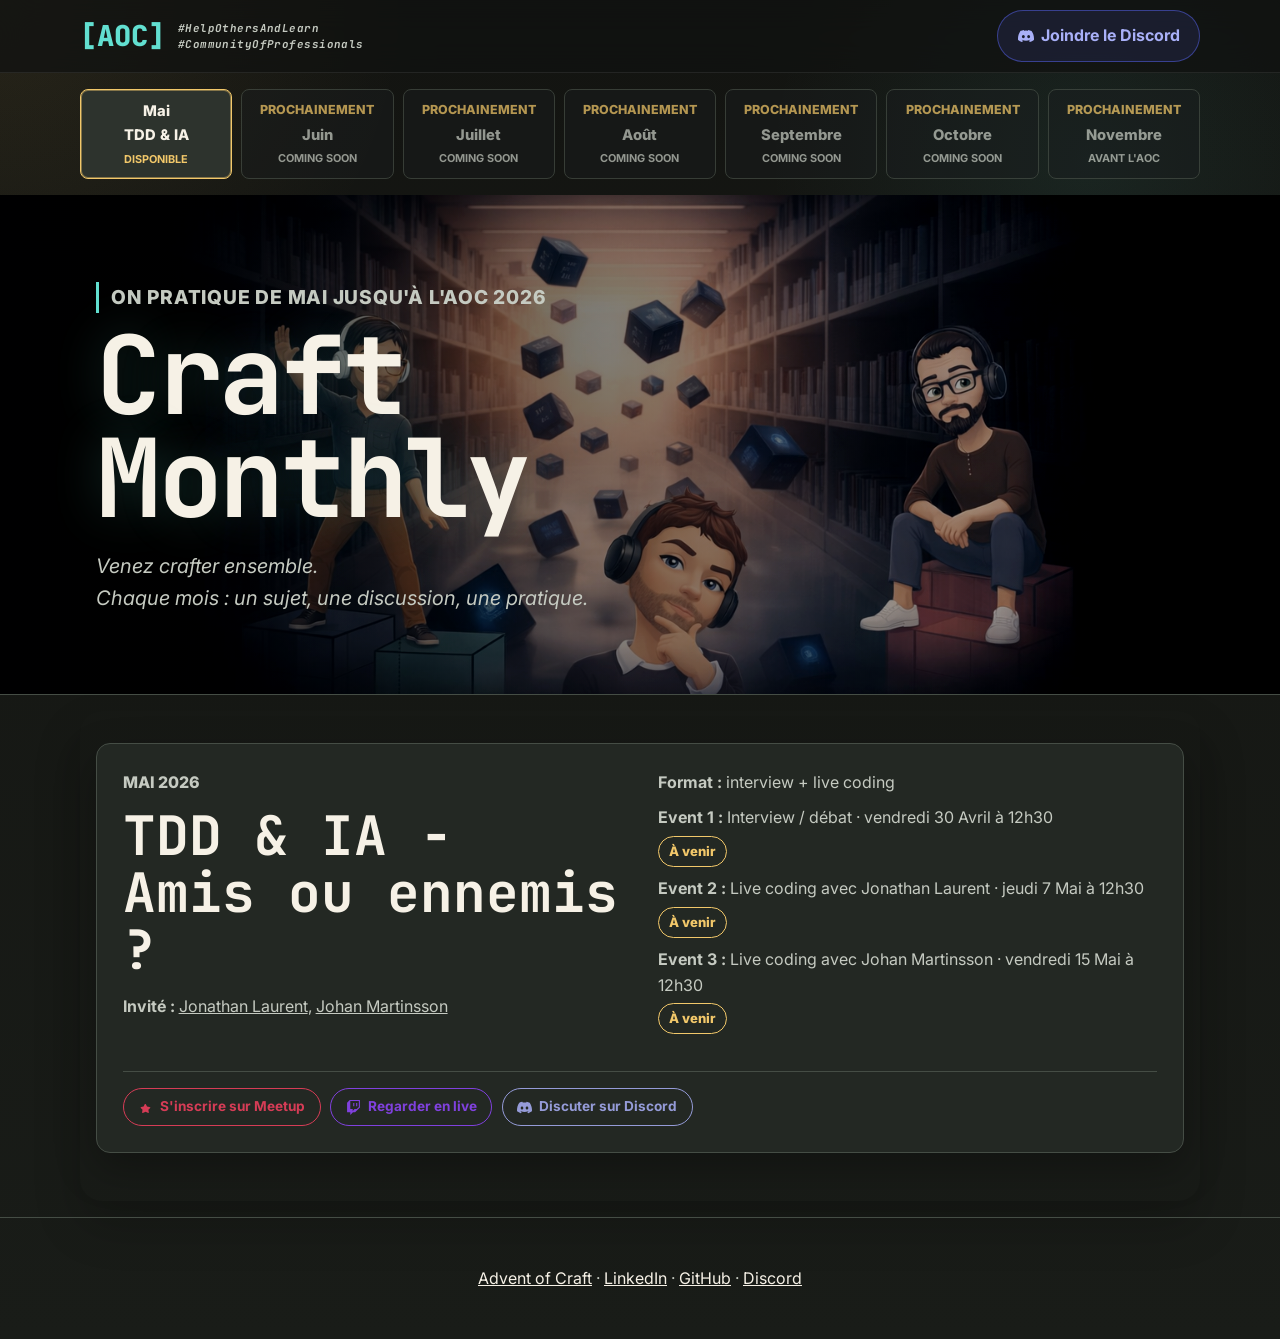
==== docs/craft-monthly/index.html @ a08494da "feat: advent of craft public website hub" ====
<!DOCTYPE html>
<html lang="fr">
<head>
  <meta charset="UTF-8">
  <meta name="viewport" content="width=device-width, initial-scale=1.0">
  <meta name="description" content="Craft Monthly 2026, la saison mensuelle Advent of Craft autour du software crafting.">
  <title>Craft Monthly 2026 · Advent of Craft</title>
  <link rel="preconnect" href="https://fonts.googleapis.com">
  <link rel="preconnect" href="https://fonts.gstatic.com" crossorigin>
  <link href="https://fonts.googleapis.com/css2?family=Inter:wght@400;500;700&family=JetBrains+Mono:wght@700;800&display=swap" rel="stylesheet">
  <link rel="stylesheet" href="../assets/css/style.css">
</head>
<body>
  <a class="skip-link" href="#main">Aller au contenu</a>

  <header class="site-header">
    <nav class="nav" aria-label="Navigation principale">
      <a class="brand" href="../" aria-label="Advent of Craft home">
        <span class="brand-mark" aria-hidden="true">[AOC]</span>
        <span class="brand-tagline">
          <span>#HelpOthersAndLearn</span>
          <span>#CommunityOfProfessionals</span>
        </span>
      </a>
      <div class="nav-links">
        <a class="discord-btn discord-btn-container" href="https://discord.gg/E5Z9s9UKTS" target="_blank" rel="noopener">
          <svg width="16" height="16" viewBox="0 0 24 24" fill="currentColor" aria-hidden="true"><path d="M20.317 4.37a19.791 19.791 0 0 0-4.885-1.515.074.074 0 0 0-.079.037c-.21.375-.444.864-.608 1.25a18.27 18.27 0 0 0-5.487 0 12.64 12.64 0 0 0-.617-1.25.077.077 0 0 0-.079-.037A19.736 19.736 0 0 0 3.677 4.37a.07.07 0 0 0-.032.027C.533 9.046-.32 13.58.099 18.057a.082.082 0 0 0 .031.057 19.9 19.9 0 0 0 5.993 3.03.078.078 0 0 0 .084-.028c.462-.63.874-1.295 1.226-1.994a.076.076 0 0 0-.041-.106 13.107 13.107 0 0 1-1.872-.892.077.077 0 0 1-.008-.128 10.2 10.2 0 0 0 .372-.292.074.074 0 0 1 .077-.01c3.928 1.793 8.18 1.793 12.062 0a.074.074 0 0 1 .078.01c.12.098.246.198.373.292a.077.077 0 0 1-.006.127 12.299 12.299 0 0 1-1.873.892.077.077 0 0 0-.041.107c.36.698.772 1.362 1.225 1.993a.076.076 0 0 0 .084.028 19.839 19.839 0 0 0 6.002-3.03.077.077 0 0 0 .032-.054c.5-5.177-.838-9.674-3.549-13.66a.061.061 0 0 0-.031-.03zM8.02 15.33c-1.183 0-2.157-1.085-2.157-2.419 0-1.333.956-2.419 2.157-2.419 1.21 0 2.176 1.096 2.157 2.42 0 1.333-.956 2.418-2.157 2.418zm7.975 0c-1.183 0-2.157-1.085-2.157-2.419 0-1.333.955-2.419 2.157-2.419 1.21 0 2.176 1.096 2.157 2.42 0 1.333-.946 2.418-2.157 2.418z"/></svg>
          Joindre le Discord
        </a>
      </div>
    </nav>
  </header>

  <main id="main">
    <section class="season-strip" aria-label="Timeline Craft Monthly 2026">
      <ol class="timeline">
        <li><a class="timeline-tab active" href="#may-2026" aria-current="true">Mai <br />TDD & IA<span>Disponible</span></a></li>
        <li><span class="timeline-tab soon" aria-disabled="true">Juin <span>Coming soon</span></span></li>
        <li><span class="timeline-tab soon" aria-disabled="true">Juillet <span>Coming soon</span></span></li>
        <li><span class="timeline-tab soon" aria-disabled="true">Août <span>Coming soon</span></span></li>
        <li><span class="timeline-tab soon" aria-disabled="true">Septembre <span>Coming soon</span></span></li>
        <li><span class="timeline-tab soon" aria-disabled="true">Octobre <span>Coming soon</span></span></li>
        <li><span class="timeline-tab soon" aria-disabled="true">Novembre <span>Avant l'AOC</span></span></li>
      </ol>
    </section>

    <section class="page-hero" aria-labelledby="page-title">
      <div class="hero-content">
        <p class="eyebrow">On pratique de Mai jusqu'à l'AOC 2026</p>
        <h1 id="page-title">Craft Monthly</h1>
        <p>Venez crafter ensemble. <br />Chaque mois : un sujet, une discussion, une pratique.</p>
      </div>
    </section>

    <section class="episodes panel no-background" aria-label="Episodes disponibles Craft Monthly 2026">
      <article class="episode" id="may-2026">
        <div>
          <p class="eyebrow">Mai 2026</p>
          <h2>TDD & IA -<br> Amis ou ennemis ?</h2>
          <p><strong>Invité :</strong> <a href="https://www.linkedin.com/in/jonathan-laurent/">Jonathan Laurent</a>, <a href="https://www.linkedin.com/in/jomartinsson/">Johan Martinsson</a></p>
        </div>
        <div class="episode-details">
          <p><strong>Format :</strong> interview + live coding</p>
          <div class="event-item">
            <p><strong>Event 1 :</strong> Interview / débat · vendredi 30 Avril à 12h30</p>
            <div class="event-actions">
<!--              <a class="event-action replay" href="#" target="_blank" rel="noopener"> &lt;!&ndash; TODO: YouTube replay URL &ndash;&gt;-->
<!--                <svg width="13" height="13" viewBox="0 0 24 24" fill="currentColor" aria-hidden="true"><path d="M23.495 6.205a3.007 3.007 0 0 0-2.088-2.088c-1.87-.501-9.396-.501-9.396-.501s-7.507-.01-9.396.501A3.007 3.007 0 0 0 .527 6.205a31.247 31.247 0 0 0-.522 5.805 31.247 31.247 0 0 0 .522 5.783 3.007 3.007 0 0 0 2.088 2.088c1.868.502 9.396.502 9.396.502s7.506 0 9.396-.502a3.007 3.007 0 0 0 2.088-2.088 31.247 31.247 0 0 0 .5-5.783 31.247 31.247 0 0 0-.5-5.805zM9.609 15.601V8.408l6.264 3.602z"/></svg>-->
<!--                Replay-->
<!--              </a>-->
<!--              <a class="event-action stream" href="#" target="_blank" rel="noopener"> &lt;!&ndash; TODO: Twitch stream URL &ndash;&gt;-->
<!--                <svg width="13" height="13" viewBox="0 0 24 24" fill="currentColor" aria-hidden="true"><path d="M11.571 4.714h1.715v5.143H11.57zm4.715 0H18v5.143h-1.714zM6 0L1.714 4.286v15.428h5.143V24l4.286-4.286h3.428L22.286 12V0zm14.571 11.143l-3.428 3.428h-3.429l-3 3v-3H6.857V1.714h13.714z"/></svg>-->
<!--                Stream-->
<!--              </a>-->
              <span class="tag soon">À venir</span>
            </div>
          </div>
          <div class="event-item">
            <p><strong>Event 2 :</strong> Live coding avec Jonathan Laurent · jeudi 7 Mai à 12h30</p>
            <span class="tag soon">À venir</span>
            <!-- TODO: replace tag with event-actions when live
            <div class="event-actions">
              <a class="event-action replay" href="#" target="_blank" rel="noopener">
                <svg width="13" height="13" viewBox="0 0 24 24" fill="currentColor" aria-hidden="true"><path d="M23.495 6.205a3.007 3.007 0 0 0-2.088-2.088c-1.87-.501-9.396-.501-9.396-.501s-7.507-.01-9.396.501A3.007 3.007 0 0 0 .527 6.205a31.247 31.247 0 0 0-.522 5.805 31.247 31.247 0 0 0 .522 5.783 3.007 3.007 0 0 0 2.088 2.088c1.868.502 9.396.502 9.396.502s7.506 0 9.396-.502a3.007 3.007 0 0 0 2.088-2.088 31.247 31.247 0 0 0 .5-5.783 31.247 31.247 0 0 0-.5-5.805zM9.609 15.601V8.408l6.264 3.602z"/></svg>
                Replay
              </a>
              <a class="event-action stream" href="#" target="_blank" rel="noopener">
                <svg width="13" height="13" viewBox="0 0 24 24" fill="currentColor" aria-hidden="true"><path d="M11.571 4.714h1.715v5.143H11.57zm4.715 0H18v5.143h-1.714zM6 0L1.714 4.286v15.428h5.143V24l4.286-4.286h3.428L22.286 12V0zm14.571 11.143l-3.428 3.428h-3.429l-3 3v-3H6.857V1.714h13.714z"/></svg>
                Stream
              </a>
              <a class="event-action kata" href="#" target="_blank" rel="noopener">
                <svg width="13" height="13" viewBox="0 0 24 24" fill="currentColor" aria-hidden="true"><path d="M12 .297c-6.63 0-12 5.373-12 12 0 5.303 3.438 9.8 8.205 11.385.6.113.82-.258.82-.577 0-.285-.01-1.04-.015-2.04-3.338.724-4.042-1.61-4.042-1.61C4.422 18.07 3.633 17.7 3.633 17.7c-1.087-.744.084-.729.084-.729 1.205.084 1.838 1.236 1.838 1.236 1.07 1.835 2.809 1.305 3.495.998.108-.776.417-1.305.76-1.605-2.665-.3-5.466-1.332-5.466-5.93 0-1.31.465-2.38 1.235-3.22-.135-.303-.54-1.523.105-3.176 0 0 1.005-.322 3.3 1.23.96-.267 1.98-.399 3-.405 1.02.006 2.04.138 3 .405 2.28-1.552 3.285-1.23 3.285-1.23.645 1.653.24 2.873.12 3.176.765.84 1.23 1.91 1.23 3.22 0 4.61-2.805 5.625-5.475 5.92.42.36.81 1.096.81 2.22 0 1.606-.015 2.896-.015 3.286 0 .315.21.69.825.57C20.565 22.092 24 17.592 24 12.297c0-6.627-5.373-12-12-12"/></svg>
                Exercice
              </a>
            </div>
            -->
          </div>
          <div class="event-item">
            <p><strong>Event 3 :</strong> Live coding avec Johan Martinsson · vendredi 15 Mai à 12h30</p>
            <span class="tag soon">À venir</span>
            <!-- TODO: replace tag with event-actions when live
            <div class="event-actions">
              <a class="event-action replay" href="#" target="_blank" rel="noopener">
                <svg width="13" height="13" viewBox="0 0 24 24" fill="currentColor" aria-hidden="true"><path d="M23.495 6.205a3.007 3.007 0 0 0-2.088-2.088c-1.87-.501-9.396-.501-9.396-.501s-7.507-.01-9.396.501A3.007 3.007 0 0 0 .527 6.205a31.247 31.247 0 0 0-.522 5.805 31.247 31.247 0 0 0 .522 5.783 3.007 3.007 0 0 0 2.088 2.088c1.868.502 9.396.502 9.396.502s7.506 0 9.396-.502a3.007 3.007 0 0 0 2.088-2.088 31.247 31.247 0 0 0 .5-5.783 31.247 31.247 0 0 0-.5-5.805zM9.609 15.601V8.408l6.264 3.602z"/></svg>
                Replay
              </a>
              <a class="event-action stream" href="#" target="_blank" rel="noopener">
                <svg width="13" height="13" viewBox="0 0 24 24" fill="currentColor" aria-hidden="true"><path d="M11.571 4.714h1.715v5.143H11.57zm4.715 0H18v5.143h-1.714zM6 0L1.714 4.286v15.428h5.143V24l4.286-4.286h3.428L22.286 12V0zm14.571 11.143l-3.428 3.428h-3.429l-3 3v-3H6.857V1.714h13.714z"/></svg>
                Stream
              </a>
              <a class="event-action kata" href="#" target="_blank" rel="noopener">
                <svg width="13" height="13" viewBox="0 0 24 24" fill="currentColor" aria-hidden="true"><path d="M12 .297c-6.63 0-12 5.373-12 12 0 5.303 3.438 9.8 8.205 11.385.6.113.82-.258.82-.577 0-.285-.01-1.04-.015-2.04-3.338.724-4.042-1.61-4.042-1.61C4.422 18.07 3.633 17.7 3.633 17.7c-1.087-.744.084-.729.084-.729 1.205.084 1.838 1.236 1.838 1.236 1.07 1.835 2.809 1.305 3.495.998.108-.776.417-1.305.76-1.605-2.665-.3-5.466-1.332-5.466-5.93 0-1.31.465-2.38 1.235-3.22-.135-.303-.54-1.523.105-3.176 0 0 1.005-.322 3.3 1.23.96-.267 1.98-.399 3-.405 1.02.006 2.04.138 3 .405 2.28-1.552 3.285-1.23 3.285-1.23.645 1.653.24 2.873.12 3.176.765.84 1.23 1.91 1.23 3.22 0 4.61-2.805 5.625-5.475 5.92.42.36.81 1.096.81 2.22 0 1.606-.015 2.896-.015 3.286 0 .315.21.69.825.57C20.565 22.092 24 17.592 24 12.297c0-6.627-5.373-12-12-12"/></svg>
                Exercice
              </a>
            </div>
            -->
          </div>
        </div>
        <div class="episode-ctas">
          <a class="episode-cta meetup" href="https://www.meetup.com/crafts-monthly/" target="_blank" rel="noopener"> <!-- TODO: Meetup group URL -->
            <svg width="15" height="15" viewBox="0 0 24 24" fill="currentColor" aria-hidden="true"><path d="M19.24 12.11c-.07-.57-.44-.99-.98-1.09l-3.87-.56L12.6 6.93c-.25-.51-.88-.76-1.38-.5-.2.1-.36.26-.46.47L9 10.46l-3.87.56c-.56.08-.95.55-.95 1.11 0 .28.1.55.28.76l2.8 2.73-.67 3.85c-.09.56.22 1.09.76 1.29.16.06.32.09.47.09.3 0 .59-.09.84-.26l3.46-1.82 3.46 1.82c.48.27 1.07.17 1.44-.23.23-.25.33-.59.27-.92l-.67-3.85 2.8-2.73c.37-.37.43-.94.22-1.55z"/></svg>
            S'inscrire sur Meetup
          </a>
          <a class="episode-cta twitch" href="#" target="_blank" rel="noopener"> <!-- TODO: Twitch channel URL -->
            <svg width="15" height="15" viewBox="0 0 24 24" fill="currentColor" aria-hidden="true"><path d="M11.571 4.714h1.715v5.143H11.57zm4.715 0H18v5.143h-1.714zM6 0L1.714 4.286v15.428h5.143V24l4.286-4.286h3.428L22.286 12V0zm14.571 11.143l-3.428 3.428h-3.429l-3 3v-3H6.857V1.714h13.714z"/></svg>
            Regarder en live
          </a>

          <a class="episode-cta discord" href="https://discord.gg/E5Z9s9UKTS" target="_blank" rel="noopener">
            <svg width="15" height="15" viewBox="0 0 24 24" fill="currentColor" aria-hidden="true"><path d="M20.317 4.37a19.791 19.791 0 0 0-4.885-1.515.074.074 0 0 0-.079.037c-.21.375-.444.864-.608 1.25a18.27 18.27 0 0 0-5.487 0 12.64 12.64 0 0 0-.617-1.25.077.077 0 0 0-.079-.037A19.736 19.736 0 0 0 3.677 4.37a.07.07 0 0 0-.032.027C.533 9.046-.32 13.58.099 18.057a.082.082 0 0 0 .031.057 19.9 19.9 0 0 0 5.993 3.03.078.078 0 0 0 .084-.028c.462-.63.874-1.295 1.226-1.994a.076.076 0 0 0-.041-.106 13.107 13.107 0 0 1-1.872-.892.077.077 0 0 1-.008-.128 10.2 10.2 0 0 0 .372-.292.074.074 0 0 1 .077-.01c3.928 1.793 8.18 1.793 12.062 0a.074.074 0 0 1 .078.01c.12.098.246.198.373.292a.077.077 0 0 1-.006.127 12.299 12.299 0 0 1-1.873.892.077.077 0 0 0-.041.107c.36.698.772 1.362 1.225 1.993a.076.076 0 0 0 .084.028 19.839 19.839 0 0 0 6.002-3.03.077.077 0 0 0 .032-.054c.5-5.177-.838-9.674-3.549-13.66a.061.061 0 0 0-.031-.03zM8.02 15.33c-1.183 0-2.157-1.085-2.157-2.419 0-1.333.956-2.419 2.157-2.419 1.21 0 2.176 1.096 2.157 2.42 0 1.333-.956 2.418-2.157 2.418zm7.975 0c-1.183 0-2.157-1.085-2.157-2.419 0-1.333.955-2.419 2.157-2.419 1.21 0 2.176 1.096 2.157 2.42 0 1.333-.946 2.418-2.157 2.418z"/></svg>
            Discuter sur Discord
          </a>
        </div>
      </article>

      <!-- ADD NEW MONTH HERE -->
    </section>
  </main>

  <footer class="site-footer">
    <p><a href="../">Advent of Craft</a> · <a href="https://www.linkedin.com/company/advent-of-craft" target="_blank" rel="noopener">LinkedIn</a> · <a href="https://github.com/advent-of-craft" target="_blank" rel="noopener">GitHub</a> · <a href="https://discord.gg/E5Z9s9UKTS" target="_blank" rel="noopener">Discord</a></p>
  </footer>
</body>
</html>
---- docs/assets/css/style.css ----
:root {
  color-scheme: dark;
  --bg: #131411;
  --bg-soft: #191c18;
  --surface: #232823;
  --surface-strong: #2d332d;
  --text: #f6f1e6;
  --muted: #c5cac1;
  --line: #454d45;
  --cyan: #62dfd0;
  --pink: #ff8aa8;
  --green: #86d977;
  --yellow: #f2c86a;
  --orange: #f2a15f;
  --shadow: rgba(0, 0, 0, 0.28);
}

* {
  box-sizing: border-box;
}

html {
  scroll-behavior: smooth;
}

body {
  margin: 0;
  background:
    radial-gradient(circle at top left, rgba(242, 200, 106, 0.09), transparent 22%),
    radial-gradient(circle at 85% 12%, rgba(98, 223, 208, 0.08), transparent 20%),
    linear-gradient(180deg, var(--bg) 0%, var(--bg-soft) 100%);
  color: var(--text);
  font-family: "Inter", system-ui, sans-serif;
  line-height: 1.6;
}

body.home-page {
  --bg: #181712;
  --bg-soft: #201b16;
  --surface: #27241d;
  --surface-strong: #312b20;
  --text: #f9f2e6;
  --muted: #d4cab4;
  --line: #5b5242;
  --cyan: #71e6d5;
  --pink: #ff95ae;
  --green: #95df81;
  --yellow: #f4c86d;
  --orange: #ffb06b;
  --shadow: rgba(0, 0, 0, 0.24);
  background: linear-gradient(180deg, #181712 0%, #201b16 100%);
}

h1, h2, h3 {
  font-family: "JetBrains Mono", monospace;
}

a {
  color: inherit;
}

a:focus-visible,
button:focus-visible {
  outline: 3px solid var(--cyan);
  outline-offset: 4px;
}

.skip-link {
  position: absolute;
  left: 1rem;
  top: -4rem;
  z-index: 10;
  background: var(--cyan);
  color: #08100f;
  padding: 0.6rem 0.9rem;
  border-radius: 6px;
}

.skip-link:focus {
  top: 1rem;
}

.site-header {
  border-bottom: 1px solid rgba(255, 255, 255, 0.08);
  background: rgba(17, 18, 17, 0.74);
  backdrop-filter: blur(16px);
  position: sticky;
  top: 0;
  z-index: 5;
}

body.home-page .site-header {
  border-bottom-color: rgba(244, 200, 109, 0.16);
  background: rgba(24, 21, 16, 0.76);
}

.nav-tag {
  display: inline-flex;
  align-items: center;
  margin-left: 0.35rem;
  padding: 0.08rem 0.45rem;
  border-radius: 999px;
  background: rgba(244, 200, 109, 0.16);
  color: var(--yellow);
  font-size: 0.68rem;
  font-weight: 800;
  letter-spacing: 0.08em;
  text-transform: uppercase;
  vertical-align: middle;
}

.nav {
  width: min(1120px, calc(100% - 2rem));
  margin: 0 auto;
  min-height: 72px;
  display: flex;
  align-items: center;
  justify-content: space-between;
  gap: 1rem;
}

.brand,
.nav-links {
  display: flex;
  align-items: center;
  gap: 0.8rem;
}

.brand {
  text-decoration: none;
  font-weight: 800;
}

.brand-mark {
  font-family: "JetBrains Mono", monospace;
  font-weight: 800;
  font-size: 1.8rem;
  color: var(--cyan);
}

.brand-tagline {
  display: flex;
  flex-direction: column;
  line-height: 1.5;
  font-family: "JetBrains Mono", monospace;
  font-size: 0.68rem;
  font-weight: 700;
  font-style: italic;
  letter-spacing: 0.04em;
  color: var(--muted);
}


.nav-links {
  flex-wrap: wrap;
  justify-content: flex-end;
  gap: 1rem;
}

.nav-links a {
  color: var(--muted);
  text-decoration: none;
  font-weight: 700;
  padding: 3px;
}

.nav-links .discord-btn {
  padding: 12px 1.2rem;
}

.nav-links a:hover {
  color: var(--cyan);
}

.discord-btn {
  display: inline-flex;
  align-items: center;
  gap: 0.45rem;
  padding: 12px 1.2rem;
  border: 1px solid rgba(88, 101, 242, 0.5);
  border-radius: 999px;
  background: rgba(88, 101, 242, 0.12);
  color: #a9b0f8 !important;
  font-weight: 700;
  text-decoration: none;
  transition: background 160ms ease, border-color 160ms ease;
}

.discord-btn:hover {
  background: rgba(88, 101, 242, 0.24);
  border-color: rgba(88, 101, 242, 0.8);
  color: #c5cafc !important;
}

body.home-page .nav-links a:hover {
  color: var(--yellow);
}

.hero,
.page-hero {
  --banner-image: none;
  position: relative;
  overflow: hidden;
  min-height: 520px;
  display: grid;
  align-items: center;
  border-bottom: 1px solid var(--line);
  background:
    radial-gradient(circle at 18% 18%, rgba(98, 223, 208, 0.18), transparent 28%),
    radial-gradient(circle at 82% 24%, rgba(255, 138, 168, 0.15), transparent 24%),
    radial-gradient(circle at 50% 100%, rgba(242, 200, 106, 0.16), transparent 28%),
    linear-gradient(90deg, rgba(11, 14, 16, 0.96), rgba(16, 19, 17, 0.8));
}

.hero {
  --banner-image: url("../img/craft-monthly-banner.png");
}

.hero::after,
.page-hero::after {
  content: "";
  position: absolute;
  inset: 0;
  background:
    linear-gradient(90deg, rgba(6, 8, 10, 0.74), rgba(6, 8, 10, 0.28)),
    var(--banner-image, none);
  background-position: center, 18% center;
  background-repeat: no-repeat;
  background-size: cover, cover;
  filter: saturate(1.08) contrast(1.06) brightness(1.02);
  opacity: 1;
  pointer-events: none;
}

.hero-content,
.page-hero > * {
  position: relative;
  z-index: 1;
}

.hero-content,
.section,
.episodes {
  width: min(1120px, calc(100% - 2rem));
  margin: 0 auto;
}

.page-hero .hero-content {
  margin-top: auto;
  margin-bottom: 3rem;
}

.page-hero {
  --banner-image: url("../img/craft-monthly-banner.png");
  min-height: 500px;
  display: flex;
  flex-direction: column;
  justify-content: center;
  gap: 0.8rem;
  padding-left: max(1rem, calc((100% - 1120px) / 2));
  padding-right: max(1rem, calc((100% - 1120px) / 2));
  padding-top: 0.75rem;
  padding-bottom: 0.75rem;
}

.hero h1,
.page-hero h1 {
  margin: 0;
  max-width: 760px;
  font-size: clamp(3rem, 9vw, 6.8rem);
  line-height: 0.95;
  letter-spacing: -0.03em;
  text-wrap: balance;
}

.hero h1,
.page-hero h1 {
  text-shadow: 0 0 48px rgba(98, 223, 208, 0.22);
}

body.home-page .hero h1 {
  text-shadow: 0 0 48px rgba(244, 200, 109, 0.18);
}

body.home-page .hero h1 {
  font-size: clamp(3.4rem, 10vw, 7.4rem);
}

.hero-text,
.page-hero p {
  max-width: 680px;
  color: var(--muted);
  font-size: 1.2rem;
}

.eyebrow {
  margin: 0 0 0.7rem;
  color: var(--cyan);
  font-weight: 800;
  text-transform: uppercase;
  letter-spacing: 0;
}

.page-hero .eyebrow {
  border-left: 3px solid var(--cyan);
  padding-left: 0.75rem;
  letter-spacing: 0.04em;
}

.page-hero p:not(.eyebrow) {
  font-size: 1.25rem;
  font-style: italic;
}

body.home-page .eyebrow {
  color: var(--yellow);
  letter-spacing: 0.08em;
}

.actions {
  display: flex;
  flex-wrap: wrap;
  gap: 0.8rem;
  margin-top: 1.5rem;
}

.button {
  display: inline-flex;
  align-items: center;
  min-height: 46px;
  padding: 0.7rem 1rem;
  border: 1px solid var(--line);
  border-radius: 8px;
  text-decoration: none;
  font-weight: 800;
}

.button-label {
  display: block;
}

.button-sub {
  display: block;
  margin-top: 0.2rem;
  font-size: 0.78rem;
  font-weight: 500;
  color: var(--muted);
  letter-spacing: 0;
}

.button:has(.button-label) {
  flex-direction: column;
  align-items: flex-start;
  padding: 0.85rem 1.1rem;
}

.button.primary {
  background: var(--cyan);
  border-color: var(--cyan);
  color: #06100f;
}

body.home-page .button.primary {
  background: var(--yellow);
  border-color: var(--yellow);
  color: #20170b;
  box-shadow: 0 10px 24px rgba(244, 200, 109, 0.18);
  padding: 1rem 1.4rem;
  font-size: 1.05rem;
}

.button.secondary {
  color: var(--text);
}

body.home-page .button.secondary {
  border-color: rgba(244, 200, 109, 0.24);
  background: rgba(255, 255, 255, 0.02);
}

.section {
  padding: 5rem 0;
}

body.home-page .section {
  padding: 2rem 0;
}

body.home-page #calendars {
  padding-top: 1rem;
}

body.home-page #community {
  width: 100%;
  max-width: none;
  margin: 0;
  border-left: 0;
  border-right: 0;
  border-radius: 0;
  box-shadow: none;
  padding: 4rem max(1rem, calc((100% - 1120px) / 2));
}

body.home-page #community.panel.cool {
  background:
    radial-gradient(circle at 16% 0%, rgba(113, 230, 213, 0.18), transparent 28%),
    radial-gradient(circle at 82% 0%, rgba(244, 200, 109, 0.12), transparent 32%),
    linear-gradient(180deg, rgba(25, 31, 30, 0.94), rgba(18, 24, 23, 0.98));
}

body.home-page #community .people {
  justify-content: flex-end;
}

.community-right {
  display: flex;
  flex-direction: column;
  gap: 1.2rem;
}

.discord-preview {
  display: block;
  border-radius: 12px;
  border: 1px solid var(--line);
  overflow: hidden;
  box-shadow: 0 8px 32px rgba(0, 0, 0, 0.36);
  transition: transform 160ms ease, border-color 160ms ease;
}

.discord-preview:hover {
  transform: translateY(-2px);
  border-color: rgba(88, 101, 242, 0.5);
}

.discord-preview img {
  display: block;
  width: 100%;
  height: 180px;
  object-fit: cover;
  object-position: top;
}

.season-strip {
  width: min(1120px, calc(100% - 2rem));
  margin: 0 auto;
}

.season-strip .timeline {
  grid-template-columns: repeat(auto-fit, minmax(110px, 1fr));
  gap: 0.55rem;
}

.season-strip .timeline-tab {
  padding: 0.65rem 0.65rem;
  min-height: 58px;
  font-size: 0.92rem;
}

.season-strip .timeline-tab span {
  font-size: 0.68rem;
}

.panel {
  padding-left: 1rem;
  padding-right: 1rem;
  margin-top: 1rem;
  margin-bottom: 1rem;
  border: 1px solid rgba(255, 255, 255, 0.08);
  border-radius: 22px;
  box-shadow: 0 24px 48px rgba(0, 0, 0, 0.2);
}

.panel.warm {
  background:
    radial-gradient(circle at 18% 0%, rgba(242, 200, 106, 0.16), transparent 28%),
    linear-gradient(180deg, rgba(33, 36, 31, 0.92), rgba(25, 27, 23, 0.94));
}

body.home-page .panel.warm {
  background:
    radial-gradient(circle at 18% 0%, rgba(244, 200, 109, 0.2), transparent 30%),
    linear-gradient(180deg, rgba(42, 36, 25, 0.94), rgba(31, 26, 18, 0.96));
}

.panel.cool {
  background:
    radial-gradient(circle at 82% 0%, rgba(98, 223, 208, 0.14), transparent 30%),
    linear-gradient(180deg, rgba(25, 30, 31, 0.92), rgba(20, 24, 25, 0.94));
}

body.home-page .panel.cool {
  background:
    radial-gradient(circle at 82% 0%, rgba(113, 230, 213, 0.15), transparent 28%),
    linear-gradient(180deg, rgba(25, 31, 30, 0.94), rgba(18, 24, 23, 0.96));
}

.panel.no-background {
  border: none;
}

.section-heading {
  max-width: 720px;
  margin-bottom: 2rem;
}

.section h2,
.episode h2 {
  margin: 0.2rem 0 0.6rem;
  font-size: clamp(2rem, 5vw, 3.4rem);
  line-height: 1.05;
}

.section-heading p,
.tile p,
.episode p,
.site-footer {
  color: var(--muted);
}

.tile-grid {
  display: grid;
  grid-template-columns: repeat(3, minmax(0, 1fr));
  gap: 1rem;
}

.tile,
.episode {
  background: var(--surface);
  border: 1px solid var(--line);
  border-radius: 14px;
  box-shadow: 0 16px 40px var(--shadow);
}

.tile {
  min-height: 220px;
  padding: 1.2rem;
  display: flex;
  flex-direction: column;
  justify-content: space-between;
  text-decoration: none;
  transition: transform 160ms ease, border-color 160ms ease, box-shadow 160ms ease;
}

.tile:hover {
  border-color: var(--yellow);
  transform: translateY(-2px);
}

body.home-page .tile:hover {
  box-shadow: 0 18px 48px rgba(0, 0, 0, 0.34);
}

.tile.featured {
  background:
    linear-gradient(180deg, rgba(255, 255, 255, 0.04), rgba(255, 255, 255, 0)),
    var(--surface-strong);
}

body.home-page .tile.featured {
  grid-column: span 2;
  min-height: 260px;
  background:
    linear-gradient(180deg, rgba(255, 255, 255, 0.05), rgba(255, 255, 255, 0)),
    linear-gradient(135deg, rgba(50, 214, 197, 0.08), rgba(244, 200, 109, 0.08)),
    var(--surface-strong);
}

.tile.muted {
  opacity: 0.82;
}

.tile h3 {
  margin: 1rem 0 0.4rem;
  font-size: 1.45rem;
  line-height: 1.15;
}

body.home-page .tile h3 {
  font-size: 1.6rem;
}

.tag {
  align-self: flex-start;
  display: inline-flex;
  border: 1px solid currentColor;
  border-radius: 999px;
  padding: 0.25rem 0.65rem;
  font-size: 0.82rem;
  font-weight: 800;
}

.tag.current {
  color: var(--cyan);
}

.tag.archive {
  color: var(--muted);
}

.tag.available {
  color: var(--green);
}

.tag.soon {
  color: var(--yellow);
}

.split {
  display: grid;
  grid-template-columns: 1.2fr 0.8fr;
  gap: 2rem;
  align-items: center;
}

.people {
  display: flex;
  justify-content: flex-end;
  gap: 0.8rem;
}

.person {
  display: grid;
  gap: 0.5rem;
  justify-items: center;
  color: var(--muted);
  text-align: center;
  text-decoration: none;
  font-weight: 700;
}

.person:hover {
  color: var(--yellow);
}

.person img {
  width: 92px;
  height: 92px;
  object-fit: cover;
  border: 2px solid var(--line);
  border-radius: 8px;
  background: var(--surface);
}

.timeline {
  display: grid;
  grid-template-columns: repeat(auto-fit, minmax(130px, 1fr));
  gap: 1rem;
  padding: 0;
  list-style: none;
}

.timeline-tab {
  display: grid;
  gap: 0.2rem;
  padding: 1.15rem 1rem;
  border: 1px solid var(--line);
  border-radius: 8px;
  background: var(--surface);
  color: var(--text);
  text-align: center;
  text-decoration: none;
  font-weight: 800;
  font-variant-numeric: tabular-nums;
}

.timeline-tab span {
  color: var(--muted);
  font-size: 0.78rem;
  font-weight: 700;
  text-transform: uppercase;
}

.timeline-tab.active {
  border-color: var(--yellow);
  background: var(--surface-strong);
  box-shadow: inset 0 0 0 1px rgba(242, 200, 106, 0.45);
}

.timeline-tab.active span {
  color: var(--yellow);
}

a.timeline-tab:hover {
  border-color: var(--yellow);
}

.timeline-tab.soon {
  color: var(--muted);
  background: rgba(27, 29, 32, 0.62);
  opacity: 0.72;
}

.timeline-tab.soon::before {
  content: "Prochainement";
  color: var(--yellow);
  font-size: 0.78rem;
  font-weight: 800;
  text-transform: uppercase;
}

.episodes {
  padding-bottom: 5rem;
}

.episode {
  scroll-margin-top: 96px;
  display: grid;
  grid-template-columns: 1fr 1fr;
  gap: 2.2rem;
  padding: 1.6rem;
  margin-bottom: 1rem;
}

.episodes.panel {
  padding-bottom: 2rem;
  padding-top: 2rem;
}

.episode-details {
  display: grid;
  gap: 0.6rem;
  align-content: start;
}

.episode-details p {
  margin: 0;
}

.episode-ctas {
  grid-column: 1 / -1;
  display: flex;
  flex-wrap: wrap;
  gap: 0.6rem;
  padding-top: 1rem;
  border-top: 1px solid var(--line);
}

.episode-cta {
  display: inline-flex;
  align-items: center;
  gap: 0.45rem;
  padding: 0.45rem 0.9rem;
  border-radius: 999px;
  border: 1px solid currentColor;
  font-size: 0.85rem;
  font-weight: 700;
  text-decoration: none;
  opacity: 0.85;
  transition: opacity 160ms ease;
}

.episode-cta:hover {
  opacity: 1;
}

.event-item {
  display: flex;
  flex-direction: column;
  gap: 0.3rem;
}

.event-item p {
  margin: 0;
}

.event-actions {
  display: flex;
  flex-wrap: wrap;
  gap: 0.4rem;
}

.event-action {
  display: inline-flex;
  align-items: center;
  gap: 0.35rem;
  padding: 0.2rem 0.6rem;
  border-radius: 999px;
  border: 1px solid currentColor;
  font-size: 0.78rem;
  font-weight: 700;
  text-decoration: none;
  opacity: 0.75;
  transition: opacity 160ms ease;
}

.event-action:hover { opacity: 1; }
.event-action.replay { color: #ff6060; }
.event-action.stream { color: #9146ff; }
.event-action.kata   { color: var(--cyan); }

.episode-cta.meetup  { color: #f64060; }
.episode-cta.twitch  { color: #9146ff; }
.episode-cta.youtube { color: #ff0000; }
.episode-cta.discord { color: #a9b0f8; }

.site-footer {
  border-top: 1px solid var(--line);
  padding: 2rem 1rem;
  text-align: center;
}

body.home-page .site-footer {
  border-top-color: rgba(244, 200, 109, 0.18);
}

.site-footer a {
  color: var(--text);
}

@media (max-width: 820px) {
  .nav,
  .split,
  .episode {
    grid-template-columns: 1fr;
  }

  .nav {
    display: grid;
    padding: 1rem 0;
  }

  .nav-links,
  .people {
    justify-content: flex-start;
  }

  .hero,
  .page-hero {
    min-height: 460px;
  }

  .page-hero {
    min-height: 440px;
    padding-top: 0.65rem;
    padding-bottom: 0.65rem;
  }

  .tile-grid,
  .tile-grid {
    grid-template-columns: 1fr;
  }

  body.home-page #calendars {
    padding-top: 1rem;
  }

  body.home-page .tile.featured {
    grid-column: auto;
    min-height: 220px;
  }

  .nav-links {
    gap: 0.85rem;
  }

  .hero-calendar {
    width: min(1120px, calc(100% - 2rem));
    padding: 0.6rem 0.65rem;
  }
}
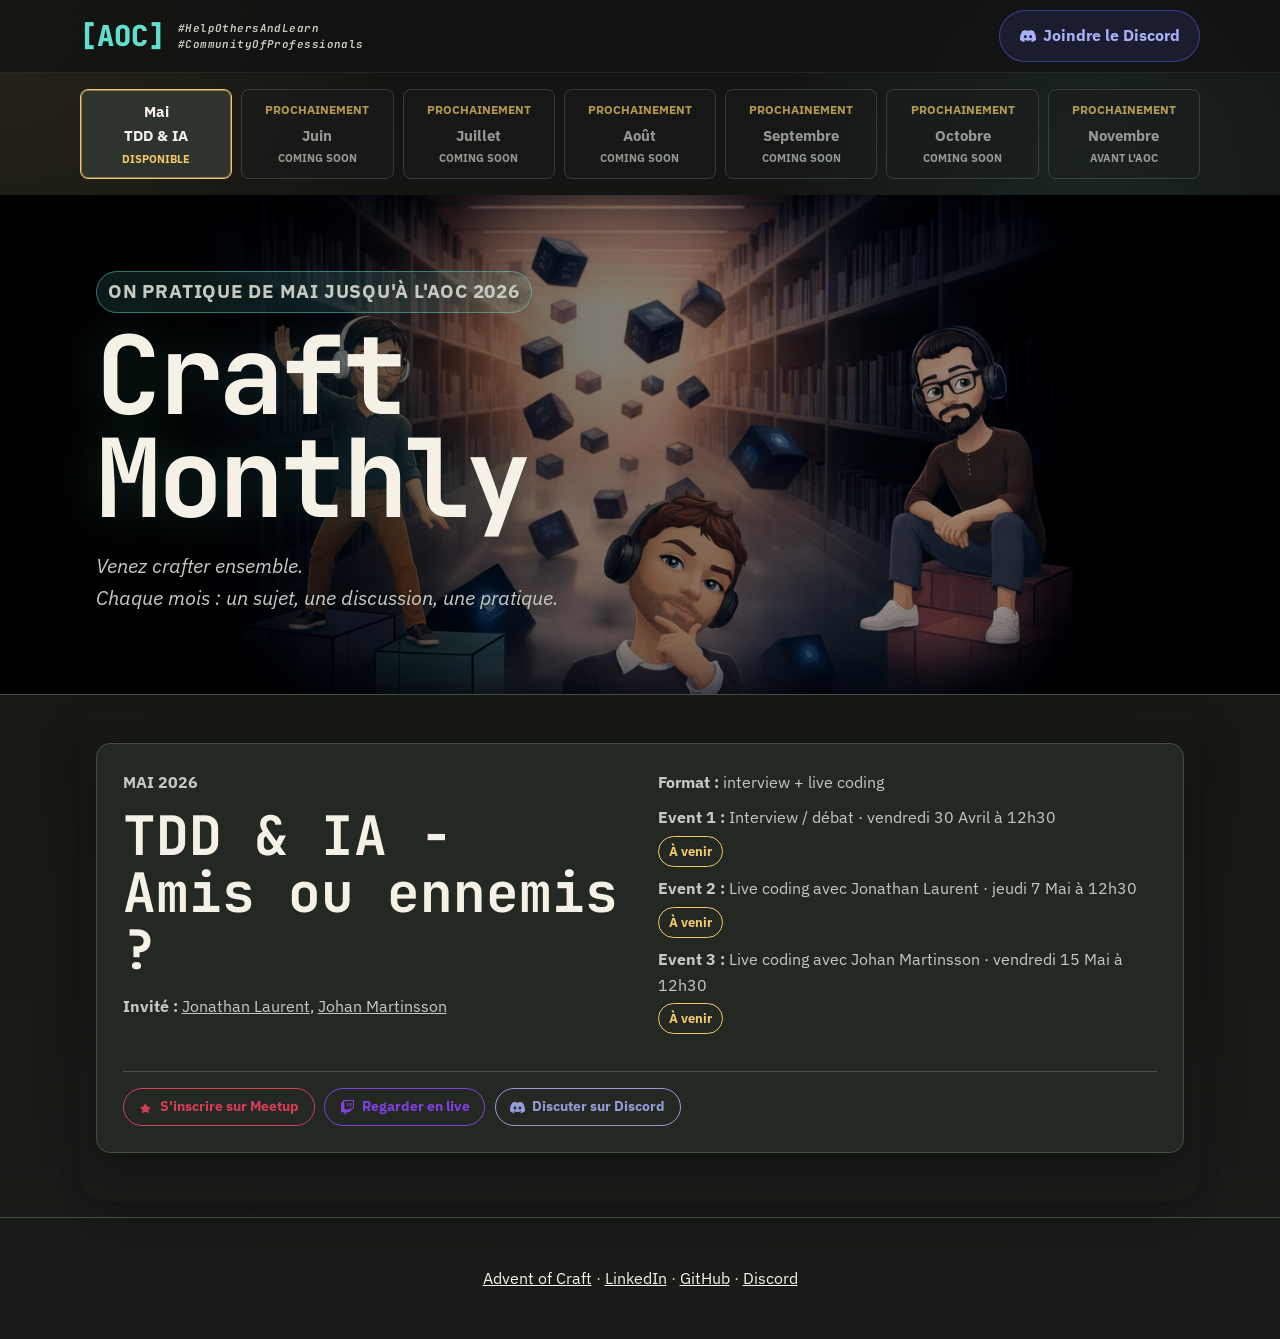
==== commit 2b4d7a4f: "fix: links and fonts" ====
--- a/docs/craft-monthly/index.html
+++ b/docs/craft-monthly/index.html
@@ -7,7 +7,7 @@
   <title>Craft Monthly 2026 · Advent of Craft</title>
   <link rel="preconnect" href="https://fonts.googleapis.com">
   <link rel="preconnect" href="https://fonts.gstatic.com" crossorigin>
-  <link href="https://fonts.googleapis.com/css2?family=Inter:wght@400;500;700&family=JetBrains+Mono:wght@700;800&display=swap" rel="stylesheet">
+  <link href="https://fonts.googleapis.com/css2?family=IBM+Plex+Sans:wght@400;500;700&family=JetBrains+Mono:wght@700;800&display=swap" rel="stylesheet">
   <link rel="stylesheet" href="../assets/css/style.css">
 </head>
 <body>
@@ -68,10 +68,6 @@
 <!--                <svg width="13" height="13" viewBox="0 0 24 24" fill="currentColor" aria-hidden="true"><path d="M23.495 6.205a3.007 3.007 0 0 0-2.088-2.088c-1.87-.501-9.396-.501-9.396-.501s-7.507-.01-9.396.501A3.007 3.007 0 0 0 .527 6.205a31.247 31.247 0 0 0-.522 5.805 31.247 31.247 0 0 0 .522 5.783 3.007 3.007 0 0 0 2.088 2.088c1.868.502 9.396.502 9.396.502s7.506 0 9.396-.502a3.007 3.007 0 0 0 2.088-2.088 31.247 31.247 0 0 0 .5-5.783 31.247 31.247 0 0 0-.5-5.805zM9.609 15.601V8.408l6.264 3.602z"/></svg>-->
 <!--                Replay-->
 <!--              </a>-->
-<!--              <a class="event-action stream" href="#" target="_blank" rel="noopener"> &lt;!&ndash; TODO: Twitch stream URL &ndash;&gt;-->
-<!--                <svg width="13" height="13" viewBox="0 0 24 24" fill="currentColor" aria-hidden="true"><path d="M11.571 4.714h1.715v5.143H11.57zm4.715 0H18v5.143h-1.714zM6 0L1.714 4.286v15.428h5.143V24l4.286-4.286h3.428L22.286 12V0zm14.571 11.143l-3.428 3.428h-3.429l-3 3v-3H6.857V1.714h13.714z"/></svg>-->
-<!--                Stream-->
-<!--              </a>-->
               <span class="tag soon">À venir</span>
             </div>
           </div>
@@ -121,7 +117,7 @@
             <svg width="15" height="15" viewBox="0 0 24 24" fill="currentColor" aria-hidden="true"><path d="M19.24 12.11c-.07-.57-.44-.99-.98-1.09l-3.87-.56L12.6 6.93c-.25-.51-.88-.76-1.38-.5-.2.1-.36.26-.46.47L9 10.46l-3.87.56c-.56.08-.95.55-.95 1.11 0 .28.1.55.28.76l2.8 2.73-.67 3.85c-.09.56.22 1.09.76 1.29.16.06.32.09.47.09.3 0 .59-.09.84-.26l3.46-1.82 3.46 1.82c.48.27 1.07.17 1.44-.23.23-.25.33-.59.27-.92l-.67-3.85 2.8-2.73c.37-.37.43-.94.22-1.55z"/></svg>
             S'inscrire sur Meetup
           </a>
-          <a class="episode-cta twitch" href="#" target="_blank" rel="noopener"> <!-- TODO: Twitch channel URL -->
+          <a class="episode-cta twitch" href="https://www.twitch.tv/adventofcraft" target="_blank" rel="noopener"> <!-- TODO: Twitch channel URL -->
             <svg width="15" height="15" viewBox="0 0 24 24" fill="currentColor" aria-hidden="true"><path d="M11.571 4.714h1.715v5.143H11.57zm4.715 0H18v5.143h-1.714zM6 0L1.714 4.286v15.428h5.143V24l4.286-4.286h3.428L22.286 12V0zm14.571 11.143l-3.428 3.428h-3.429l-3 3v-3H6.857V1.714h13.714z"/></svg>
             Regarder en live
           </a>
--- a/docs/assets/css/style.css
+++ b/docs/assets/css/style.css
@@ -30,7 +30,7 @@
     radial-gradient(circle at 85% 12%, rgba(98, 223, 208, 0.08), transparent 20%),
     linear-gradient(180deg, var(--bg) 0%, var(--bg-soft) 100%);
   color: var(--text);
-  font-family: "Inter", system-ui, sans-serif;
+  font-family: "IBM Plex Sans", system-ui, sans-serif;
   line-height: 1.6;
 }
 
@@ -302,8 +302,12 @@
 }
 
 .page-hero .eyebrow {
-  border-left: 3px solid var(--cyan);
-  padding-left: 0.75rem;
+  display: inline-flex;
+  align-items: center;
+  border: 1px solid color-mix(in srgb, var(--cyan) 45%, transparent);
+  border-radius: 999px;
+  background: color-mix(in srgb, var(--cyan) 12%, transparent);
+  padding: 0.28rem 0.7rem;
   letter-spacing: 0.04em;
 }
 
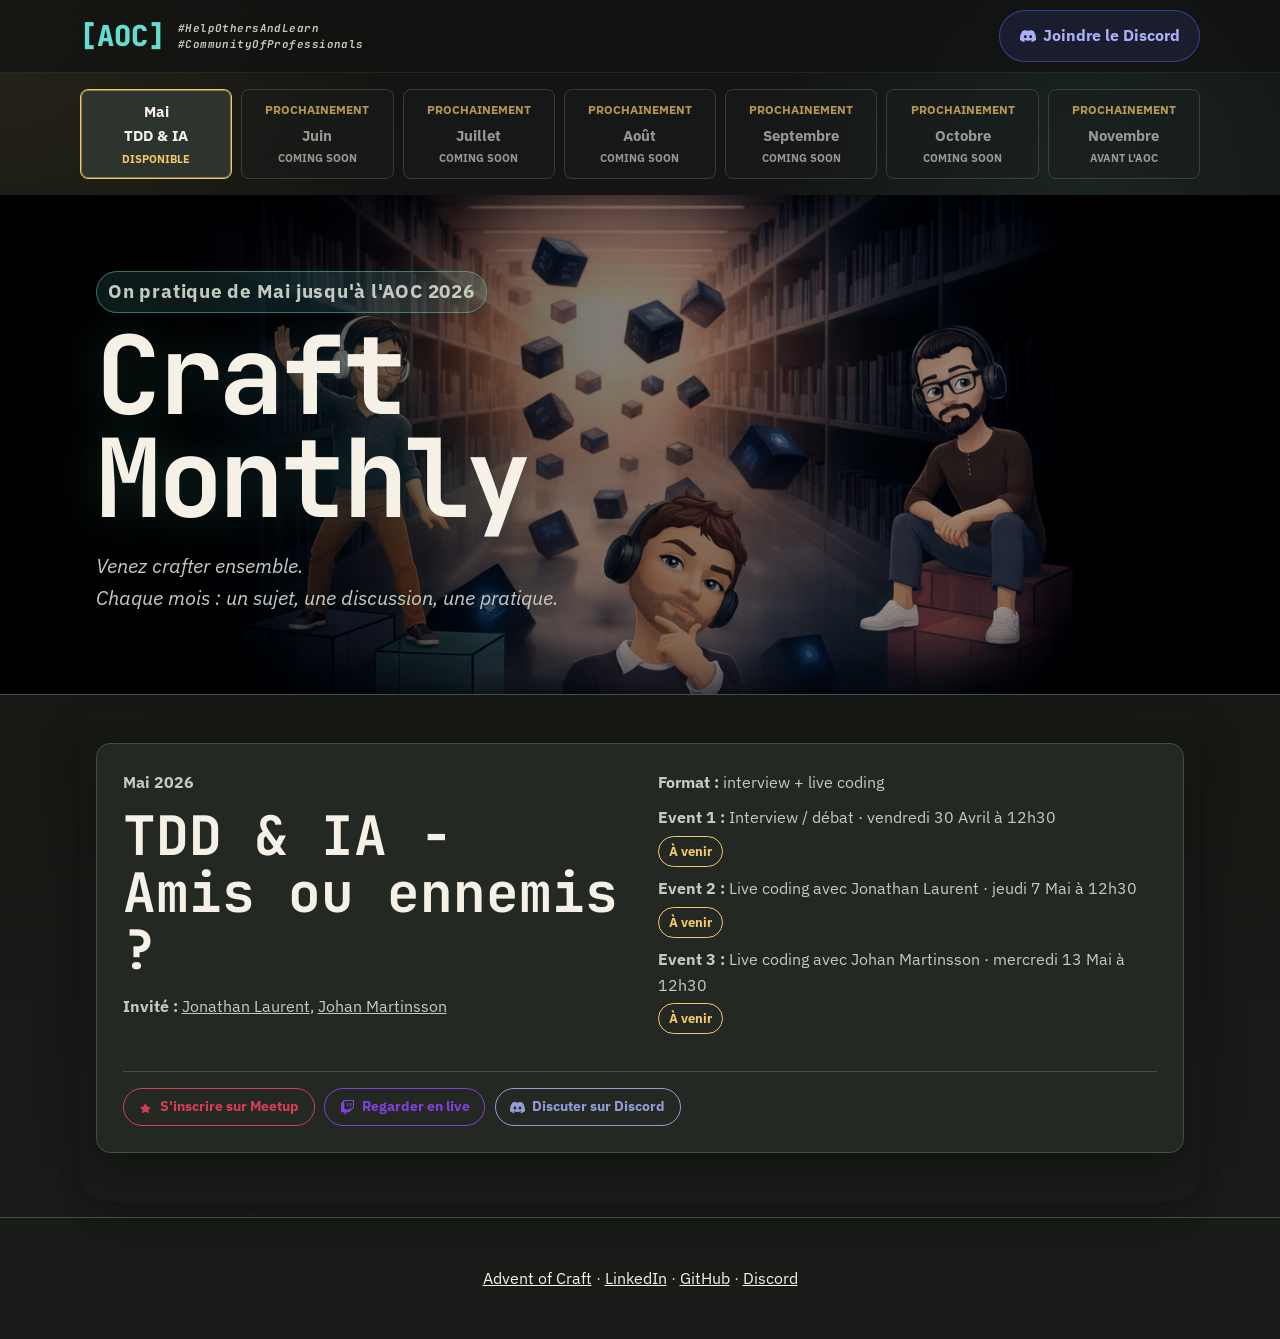
==== commit 8bc51b5d: "fix: contrast and next episode" ====
--- a/docs/craft-monthly/index.html
+++ b/docs/craft-monthly/index.html
@@ -92,7 +92,7 @@
             -->
           </div>
           <div class="event-item">
-            <p><strong>Event 3 :</strong> Live coding avec Johan Martinsson · vendredi 15 Mai à 12h30</p>
+            <p><strong>Event 3 :</strong> Live coding avec Johan Martinsson · mercredi 13 Mai à 12h30</p>
             <span class="tag soon">À venir</span>
             <!-- TODO: replace tag with event-actions when live
             <div class="event-actions">
--- a/docs/assets/css/style.css
+++ b/docs/assets/css/style.css
@@ -59,6 +59,11 @@
   color: inherit;
 }
 
+a:visited,
+a:any-link {
+  color: inherit;
+}
+
 a:focus-visible,
 button:focus-visible {
   outline: 3px solid var(--cyan);
@@ -297,7 +302,7 @@
   margin: 0 0 0.7rem;
   color: var(--cyan);
   font-weight: 800;
-  text-transform: uppercase;
+  text-transform: none;
   letter-spacing: 0;
 }
 
@@ -318,7 +323,7 @@
 
 body.home-page .eyebrow {
   color: var(--yellow);
-  letter-spacing: 0.08em;
+  letter-spacing: 0.04em;
 }
 
 .actions {
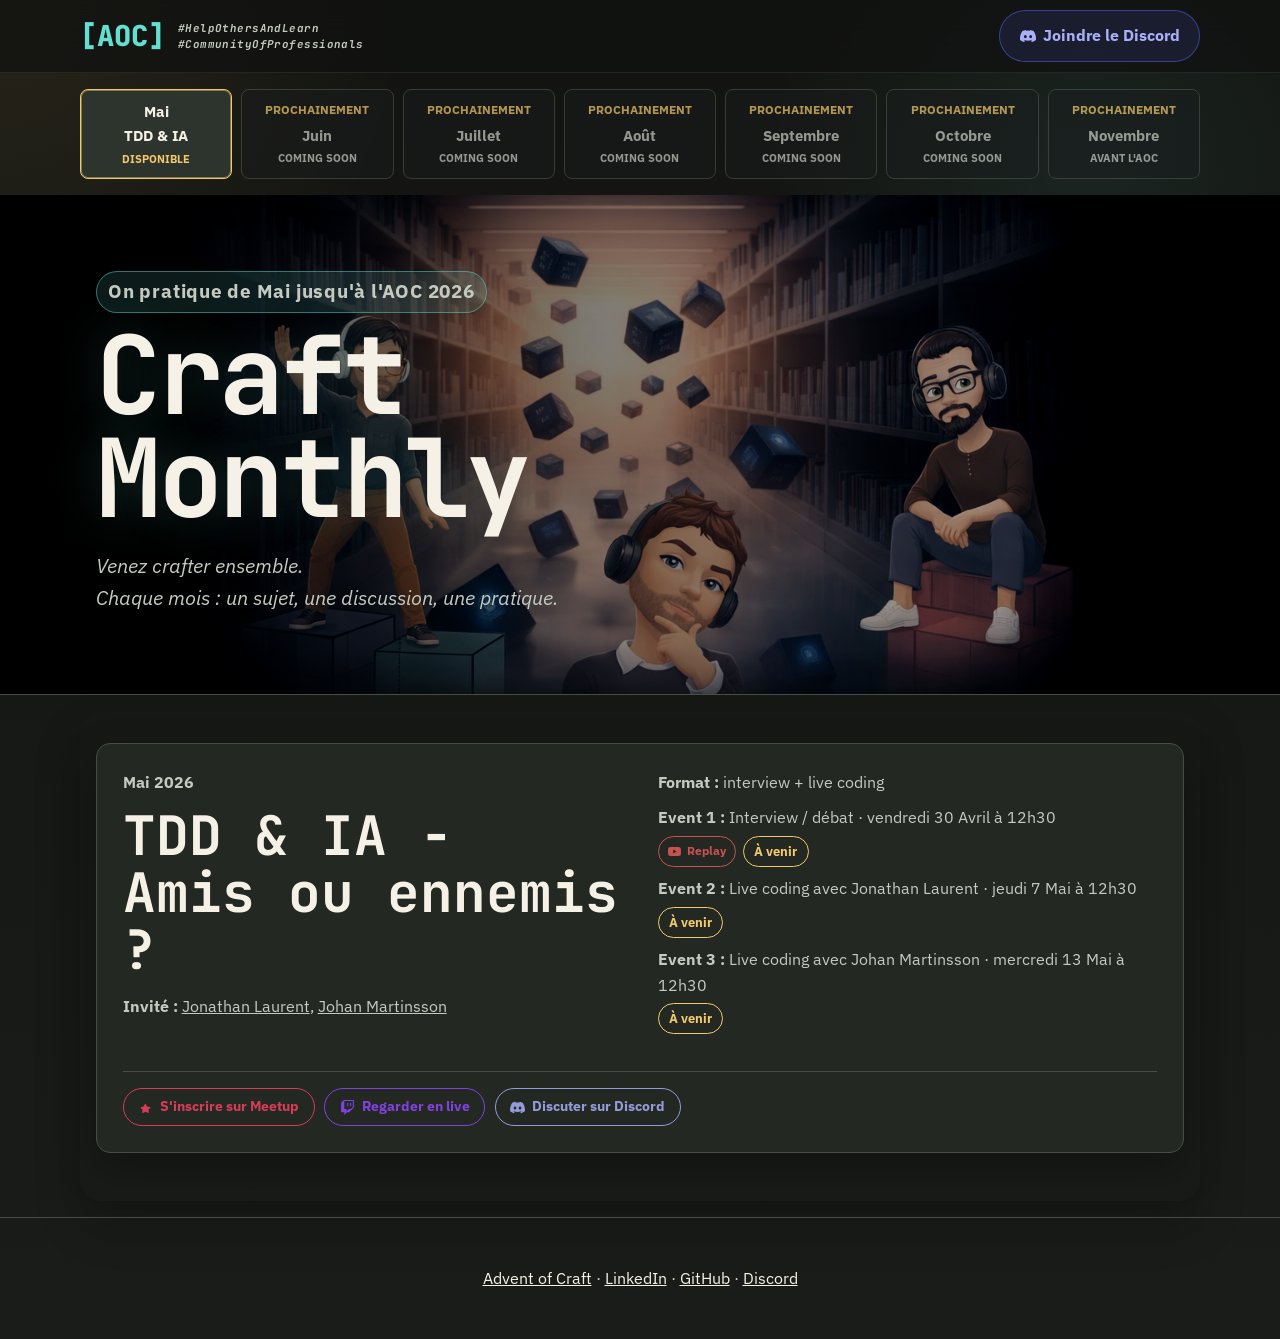
==== commit 438a1368: "feat: add replay link" ====
--- a/docs/craft-monthly/index.html
+++ b/docs/craft-monthly/index.html
@@ -64,10 +64,10 @@
           <div class="event-item">
             <p><strong>Event 1 :</strong> Interview / débat · vendredi 30 Avril à 12h30</p>
             <div class="event-actions">
-<!--              <a class="event-action replay" href="#" target="_blank" rel="noopener"> &lt;!&ndash; TODO: YouTube replay URL &ndash;&gt;-->
-<!--                <svg width="13" height="13" viewBox="0 0 24 24" fill="currentColor" aria-hidden="true"><path d="M23.495 6.205a3.007 3.007 0 0 0-2.088-2.088c-1.87-.501-9.396-.501-9.396-.501s-7.507-.01-9.396.501A3.007 3.007 0 0 0 .527 6.205a31.247 31.247 0 0 0-.522 5.805 31.247 31.247 0 0 0 .522 5.783 3.007 3.007 0 0 0 2.088 2.088c1.868.502 9.396.502 9.396.502s7.506 0 9.396-.502a3.007 3.007 0 0 0 2.088-2.088 31.247 31.247 0 0 0 .5-5.783 31.247 31.247 0 0 0-.5-5.805zM9.609 15.601V8.408l6.264 3.602z"/></svg>-->
-<!--                Replay-->
-<!--              </a>-->
+              <a class="event-action replay" href="https://youtu.be/7SJSwUCTG3k" target="_blank" rel="noopener"> <!-- TODO: YouTube replay URL -->
+                <svg width="13" height="13" viewBox="0 0 24 24" fill="currentColor" aria-hidden="true"><path d="M23.495 6.205a3.007 3.007 0 0 0-2.088-2.088c-1.87-.501-9.396-.501-9.396-.501s-7.507-.01-9.396.501A3.007 3.007 0 0 0 .527 6.205a31.247 31.247 0 0 0-.522 5.805 31.247 31.247 0 0 0 .522 5.783 3.007 3.007 0 0 0 2.088 2.088c1.868.502 9.396.502 9.396.502s7.506 0 9.396-.502a3.007 3.007 0 0 0 2.088-2.088 31.247 31.247 0 0 0 .5-5.783 31.247 31.247 0 0 0-.5-5.805zM9.609 15.601V8.408l6.264 3.602z"/></svg>
+                Replay
+              </a>
               <span class="tag soon">À venir</span>
             </div>
           </div>
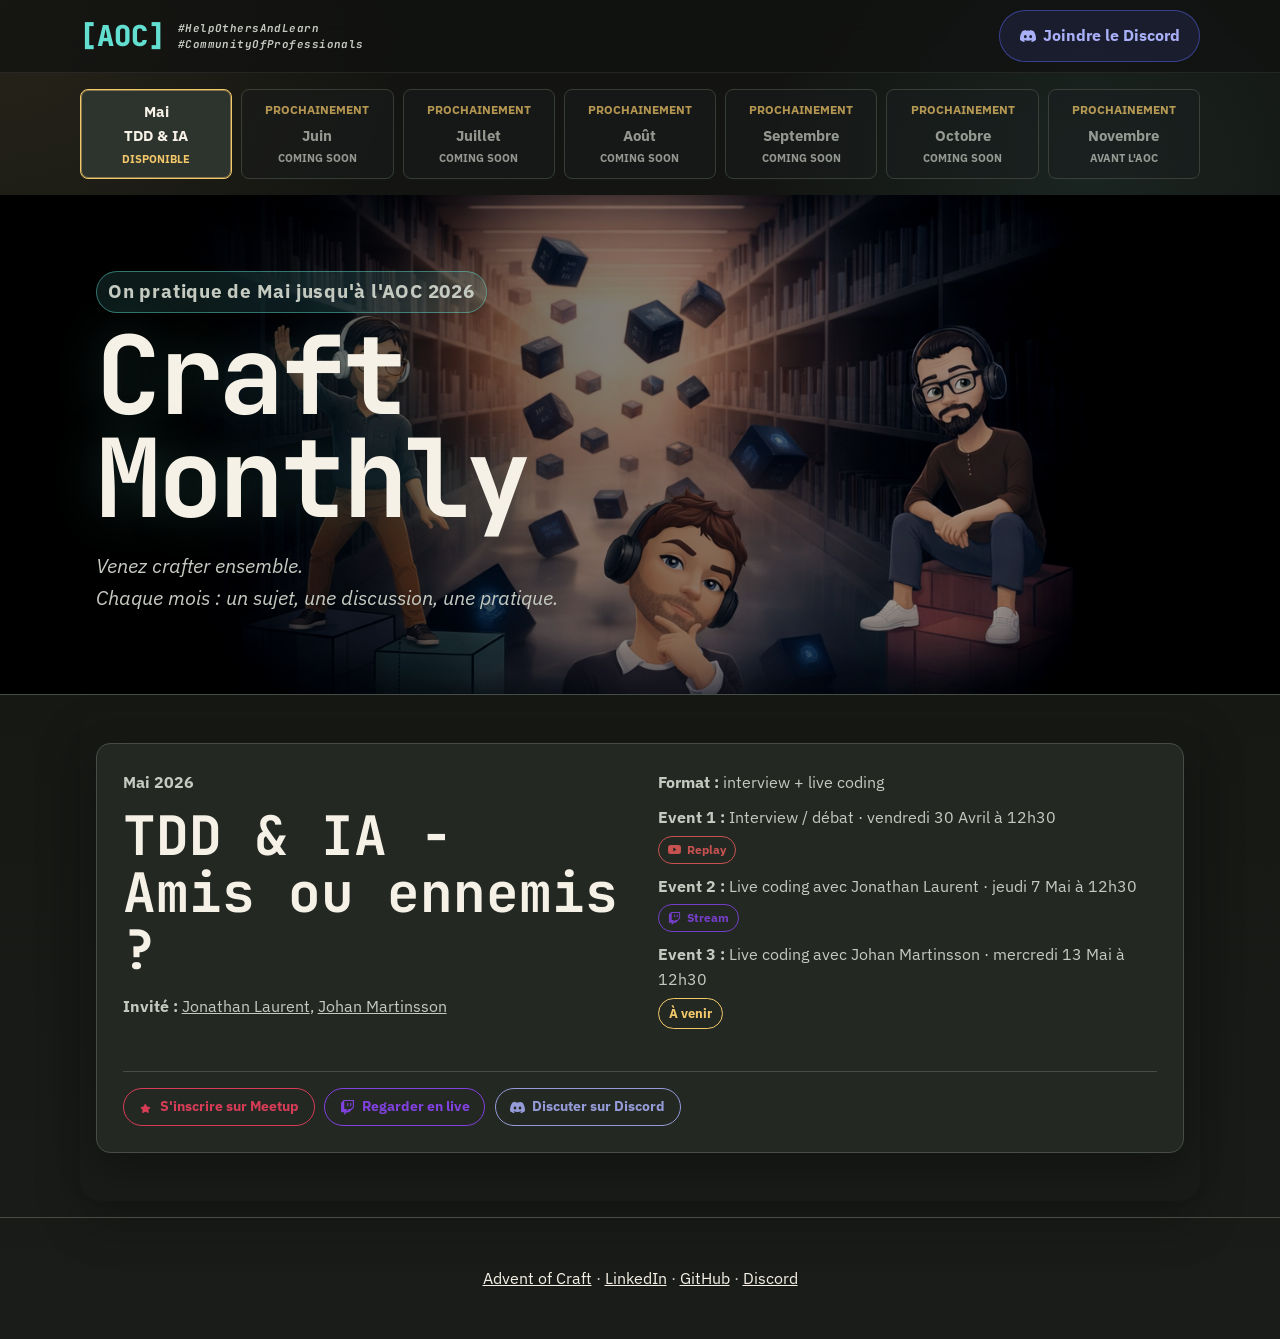
==== commit 7f8334cd: "feat: add twitch stream for event 2 mai" ====
--- a/docs/craft-monthly/index.html
+++ b/docs/craft-monthly/index.html
@@ -68,28 +68,24 @@
                 <svg width="13" height="13" viewBox="0 0 24 24" fill="currentColor" aria-hidden="true"><path d="M23.495 6.205a3.007 3.007 0 0 0-2.088-2.088c-1.87-.501-9.396-.501-9.396-.501s-7.507-.01-9.396.501A3.007 3.007 0 0 0 .527 6.205a31.247 31.247 0 0 0-.522 5.805 31.247 31.247 0 0 0 .522 5.783 3.007 3.007 0 0 0 2.088 2.088c1.868.502 9.396.502 9.396.502s7.506 0 9.396-.502a3.007 3.007 0 0 0 2.088-2.088 31.247 31.247 0 0 0 .5-5.783 31.247 31.247 0 0 0-.5-5.805zM9.609 15.601V8.408l6.264 3.602z"/></svg>
                 Replay
               </a>
-              <span class="tag soon">À venir</span>
             </div>
           </div>
           <div class="event-item">
             <p><strong>Event 2 :</strong> Live coding avec Jonathan Laurent · jeudi 7 Mai à 12h30</p>
-            <span class="tag soon">À venir</span>
-            <!-- TODO: replace tag with event-actions when live
             <div class="event-actions">
-              <a class="event-action replay" href="#" target="_blank" rel="noopener">
-                <svg width="13" height="13" viewBox="0 0 24 24" fill="currentColor" aria-hidden="true"><path d="M23.495 6.205a3.007 3.007 0 0 0-2.088-2.088c-1.87-.501-9.396-.501-9.396-.501s-7.507-.01-9.396.501A3.007 3.007 0 0 0 .527 6.205a31.247 31.247 0 0 0-.522 5.805 31.247 31.247 0 0 0 .522 5.783 3.007 3.007 0 0 0 2.088 2.088c1.868.502 9.396.502 9.396.502s7.506 0 9.396-.502a3.007 3.007 0 0 0 2.088-2.088 31.247 31.247 0 0 0 .5-5.783 31.247 31.247 0 0 0-.5-5.805zM9.609 15.601V8.408l6.264 3.602z"/></svg>
-                Replay
-              </a>
-              <a class="event-action stream" href="#" target="_blank" rel="noopener">
+<!--              <a class="event-action replay" href="#" target="_blank" rel="noopener">-->
+<!--                <svg width="13" height="13" viewBox="0 0 24 24" fill="currentColor" aria-hidden="true"><path d="M23.495 6.205a3.007 3.007 0 0 0-2.088-2.088c-1.87-.501-9.396-.501-9.396-.501s-7.507-.01-9.396.501A3.007 3.007 0 0 0 .527 6.205a31.247 31.247 0 0 0-.522 5.805 31.247 31.247 0 0 0 .522 5.783 3.007 3.007 0 0 0 2.088 2.088c1.868.502 9.396.502 9.396.502s7.506 0 9.396-.502a3.007 3.007 0 0 0 2.088-2.088 31.247 31.247 0 0 0 .5-5.783 31.247 31.247 0 0 0-.5-5.805zM9.609 15.601V8.408l6.264 3.602z"/></svg>-->
+<!--                Replay-->
+<!--              </a>-->
+              <a class="event-action stream" href="https://www.twitch.tv/adventofcraft" target="_blank" rel="noopener">
                 <svg width="13" height="13" viewBox="0 0 24 24" fill="currentColor" aria-hidden="true"><path d="M11.571 4.714h1.715v5.143H11.57zm4.715 0H18v5.143h-1.714zM6 0L1.714 4.286v15.428h5.143V24l4.286-4.286h3.428L22.286 12V0zm14.571 11.143l-3.428 3.428h-3.429l-3 3v-3H6.857V1.714h13.714z"/></svg>
                 Stream
               </a>
-              <a class="event-action kata" href="#" target="_blank" rel="noopener">
-                <svg width="13" height="13" viewBox="0 0 24 24" fill="currentColor" aria-hidden="true"><path d="M12 .297c-6.63 0-12 5.373-12 12 0 5.303 3.438 9.8 8.205 11.385.6.113.82-.258.82-.577 0-.285-.01-1.04-.015-2.04-3.338.724-4.042-1.61-4.042-1.61C4.422 18.07 3.633 17.7 3.633 17.7c-1.087-.744.084-.729.084-.729 1.205.084 1.838 1.236 1.838 1.236 1.07 1.835 2.809 1.305 3.495.998.108-.776.417-1.305.76-1.605-2.665-.3-5.466-1.332-5.466-5.93 0-1.31.465-2.38 1.235-3.22-.135-.303-.54-1.523.105-3.176 0 0 1.005-.322 3.3 1.23.96-.267 1.98-.399 3-.405 1.02.006 2.04.138 3 .405 2.28-1.552 3.285-1.23 3.285-1.23.645 1.653.24 2.873.12 3.176.765.84 1.23 1.91 1.23 3.22 0 4.61-2.805 5.625-5.475 5.92.42.36.81 1.096.81 2.22 0 1.606-.015 2.896-.015 3.286 0 .315.21.69.825.57C20.565 22.092 24 17.592 24 12.297c0-6.627-5.373-12-12-12"/></svg>
-                Exercice
-              </a>
+<!--              <a class="event-action kata" href="#" target="_blank" rel="noopener">-->
+<!--                <svg width="13" height="13" viewBox="0 0 24 24" fill="currentColor" aria-hidden="true"><path d="M12 .297c-6.63 0-12 5.373-12 12 0 5.303 3.438 9.8 8.205 11.385.6.113.82-.258.82-.577 0-.285-.01-1.04-.015-2.04-3.338.724-4.042-1.61-4.042-1.61C4.422 18.07 3.633 17.7 3.633 17.7c-1.087-.744.084-.729.084-.729 1.205.084 1.838 1.236 1.838 1.236 1.07 1.835 2.809 1.305 3.495.998.108-.776.417-1.305.76-1.605-2.665-.3-5.466-1.332-5.466-5.93 0-1.31.465-2.38 1.235-3.22-.135-.303-.54-1.523.105-3.176 0 0 1.005-.322 3.3 1.23.96-.267 1.98-.399 3-.405 1.02.006 2.04.138 3 .405 2.28-1.552 3.285-1.23 3.285-1.23.645 1.653.24 2.873.12 3.176.765.84 1.23 1.91 1.23 3.22 0 4.61-2.805 5.625-5.475 5.92.42.36.81 1.096.81 2.22 0 1.606-.015 2.896-.015 3.286 0 .315.21.69.825.57C20.565 22.092 24 17.592 24 12.297c0-6.627-5.373-12-12-12"/></svg>-->
+<!--                Exercice-->
+<!--              </a>-->
             </div>
-            -->
           </div>
           <div class="event-item">
             <p><strong>Event 3 :</strong> Live coding avec Johan Martinsson · mercredi 13 Mai à 12h30</p>
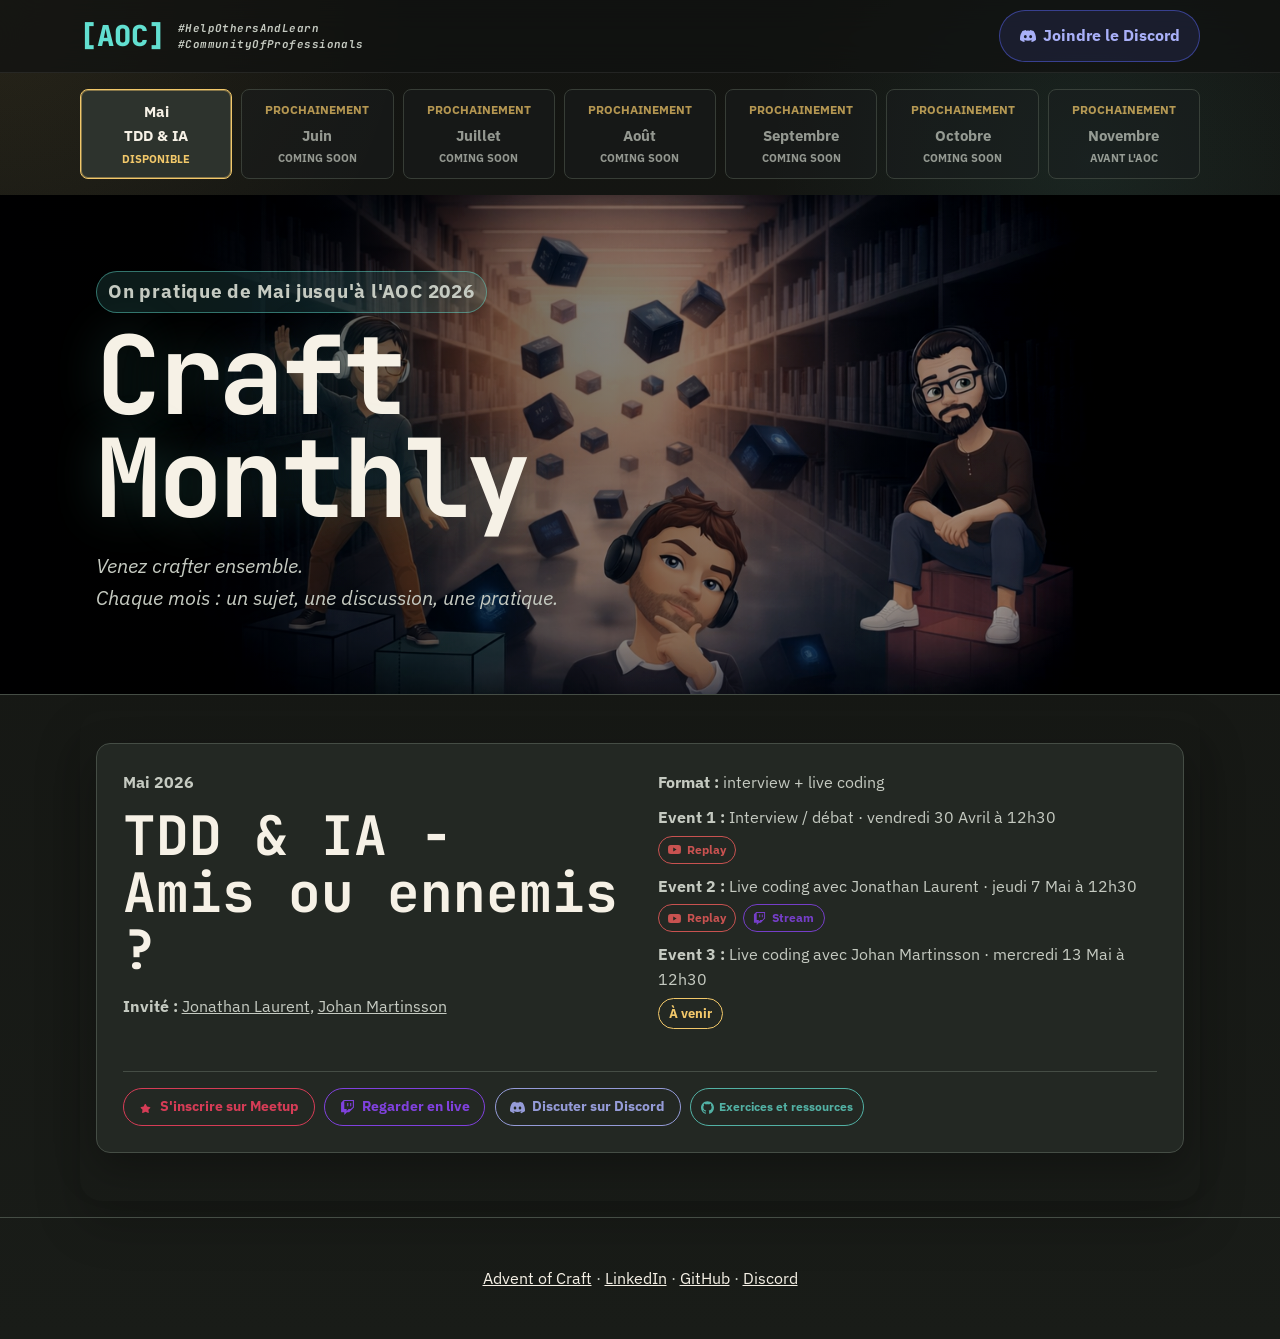
==== commit 684f5b09: "feat: add public repo and link to replay TDD" ====
--- a/docs/craft-monthly/index.html
+++ b/docs/craft-monthly/index.html
@@ -73,18 +73,14 @@
           <div class="event-item">
             <p><strong>Event 2 :</strong> Live coding avec Jonathan Laurent · jeudi 7 Mai à 12h30</p>
             <div class="event-actions">
-<!--              <a class="event-action replay" href="#" target="_blank" rel="noopener">-->
-<!--                <svg width="13" height="13" viewBox="0 0 24 24" fill="currentColor" aria-hidden="true"><path d="M23.495 6.205a3.007 3.007 0 0 0-2.088-2.088c-1.87-.501-9.396-.501-9.396-.501s-7.507-.01-9.396.501A3.007 3.007 0 0 0 .527 6.205a31.247 31.247 0 0 0-.522 5.805 31.247 31.247 0 0 0 .522 5.783 3.007 3.007 0 0 0 2.088 2.088c1.868.502 9.396.502 9.396.502s7.506 0 9.396-.502a3.007 3.007 0 0 0 2.088-2.088 31.247 31.247 0 0 0 .5-5.783 31.247 31.247 0 0 0-.5-5.805zM9.609 15.601V8.408l6.264 3.602z"/></svg>-->
-<!--                Replay-->
-<!--              </a>-->
+              <a class="event-action replay" href="https://youtu.be/Mahk7Mvx-HY" target="_blank" rel="noopener"> <!-- TODO: YouTube replay URL -->
+                <svg width="13" height="13" viewBox="0 0 24 24" fill="currentColor" aria-hidden="true"><path d="M23.495 6.205a3.007 3.007 0 0 0-2.088-2.088c-1.87-.501-9.396-.501-9.396-.501s-7.507-.01-9.396.501A3.007 3.007 0 0 0 .527 6.205a31.247 31.247 0 0 0-.522 5.805 31.247 31.247 0 0 0 .522 5.783 3.007 3.007 0 0 0 2.088 2.088c1.868.502 9.396.502 9.396.502s7.506 0 9.396-.502a3.007 3.007 0 0 0 2.088-2.088 31.247 31.247 0 0 0 .5-5.783 31.247 31.247 0 0 0-.5-5.805zM9.609 15.601V8.408l6.264 3.602z"/></svg>
+                Replay
+              </a>
               <a class="event-action stream" href="https://www.twitch.tv/adventofcraft" target="_blank" rel="noopener">
                 <svg width="13" height="13" viewBox="0 0 24 24" fill="currentColor" aria-hidden="true"><path d="M11.571 4.714h1.715v5.143H11.57zm4.715 0H18v5.143h-1.714zM6 0L1.714 4.286v15.428h5.143V24l4.286-4.286h3.428L22.286 12V0zm14.571 11.143l-3.428 3.428h-3.429l-3 3v-3H6.857V1.714h13.714z"/></svg>
                 Stream
               </a>
-<!--              <a class="event-action kata" href="#" target="_blank" rel="noopener">-->
-<!--                <svg width="13" height="13" viewBox="0 0 24 24" fill="currentColor" aria-hidden="true"><path d="M12 .297c-6.63 0-12 5.373-12 12 0 5.303 3.438 9.8 8.205 11.385.6.113.82-.258.82-.577 0-.285-.01-1.04-.015-2.04-3.338.724-4.042-1.61-4.042-1.61C4.422 18.07 3.633 17.7 3.633 17.7c-1.087-.744.084-.729.084-.729 1.205.084 1.838 1.236 1.838 1.236 1.07 1.835 2.809 1.305 3.495.998.108-.776.417-1.305.76-1.605-2.665-.3-5.466-1.332-5.466-5.93 0-1.31.465-2.38 1.235-3.22-.135-.303-.54-1.523.105-3.176 0 0 1.005-.322 3.3 1.23.96-.267 1.98-.399 3-.405 1.02.006 2.04.138 3 .405 2.28-1.552 3.285-1.23 3.285-1.23.645 1.653.24 2.873.12 3.176.765.84 1.23 1.91 1.23 3.22 0 4.61-2.805 5.625-5.475 5.92.42.36.81 1.096.81 2.22 0 1.606-.015 2.896-.015 3.286 0 .315.21.69.825.57C20.565 22.092 24 17.592 24 12.297c0-6.627-5.373-12-12-12"/></svg>-->
-<!--                Exercice-->
-<!--              </a>-->
             </div>
           </div>
           <div class="event-item">
@@ -122,6 +118,11 @@
             <svg width="15" height="15" viewBox="0 0 24 24" fill="currentColor" aria-hidden="true"><path d="M20.317 4.37a19.791 19.791 0 0 0-4.885-1.515.074.074 0 0 0-.079.037c-.21.375-.444.864-.608 1.25a18.27 18.27 0 0 0-5.487 0 12.64 12.64 0 0 0-.617-1.25.077.077 0 0 0-.079-.037A19.736 19.736 0 0 0 3.677 4.37a.07.07 0 0 0-.032.027C.533 9.046-.32 13.58.099 18.057a.082.082 0 0 0 .031.057 19.9 19.9 0 0 0 5.993 3.03.078.078 0 0 0 .084-.028c.462-.63.874-1.295 1.226-1.994a.076.076 0 0 0-.041-.106 13.107 13.107 0 0 1-1.872-.892.077.077 0 0 1-.008-.128 10.2 10.2 0 0 0 .372-.292.074.074 0 0 1 .077-.01c3.928 1.793 8.18 1.793 12.062 0a.074.074 0 0 1 .078.01c.12.098.246.198.373.292a.077.077 0 0 1-.006.127 12.299 12.299 0 0 1-1.873.892.077.077 0 0 0-.041.107c.36.698.772 1.362 1.225 1.993a.076.076 0 0 0 .084.028 19.839 19.839 0 0 0 6.002-3.03.077.077 0 0 0 .032-.054c.5-5.177-.838-9.674-3.549-13.66a.061.061 0 0 0-.031-.03zM8.02 15.33c-1.183 0-2.157-1.085-2.157-2.419 0-1.333.956-2.419 2.157-2.419 1.21 0 2.176 1.096 2.157 2.42 0 1.333-.956 2.418-2.157 2.418zm7.975 0c-1.183 0-2.157-1.085-2.157-2.419 0-1.333.955-2.419 2.157-2.419 1.21 0 2.176 1.096 2.157 2.42 0 1.333-.946 2.418-2.157 2.418z"/></svg>
             Discuter sur Discord
           </a>
+
+          <a class="event-action kata" href="https://github.com/advent-of-craft/2026-Craft-Monthly/blob/main/mai-2026/README.md" target="_blank" rel="noopener">
+            <svg width="13" height="13" viewBox="0 0 24 24" fill="currentColor" aria-hidden="true"><path d="M12 .297c-6.63 0-12 5.373-12 12 0 5.303 3.438 9.8 8.205 11.385.6.113.82-.258.82-.577 0-.285-.01-1.04-.015-2.04-3.338.724-4.042-1.61-4.042-1.61C4.422 18.07 3.633 17.7 3.633 17.7c-1.087-.744.084-.729.084-.729 1.205.084 1.838 1.236 1.838 1.236 1.07 1.835 2.809 1.305 3.495.998.108-.776.417-1.305.76-1.605-2.665-.3-5.466-1.332-5.466-5.93 0-1.31.465-2.38 1.235-3.22-.135-.303-.54-1.523.105-3.176 0 0 1.005-.322 3.3 1.23.96-.267 1.98-.399 3-.405 1.02.006 2.04.138 3 .405 2.28-1.552 3.285-1.23 3.285-1.23.645 1.653.24 2.873.12 3.176.765.84 1.23 1.91 1.23 3.22 0 4.61-2.805 5.625-5.475 5.92.42.36.81 1.096.81 2.22 0 1.606-.015 2.896-.015 3.286 0 .315.21.69.825.57C20.565 22.092 24 17.592 24 12.297c0-6.627-5.373-12-12-12"/></svg>
+            Exercices et ressources
+          </a>
         </div>
       </article>
 
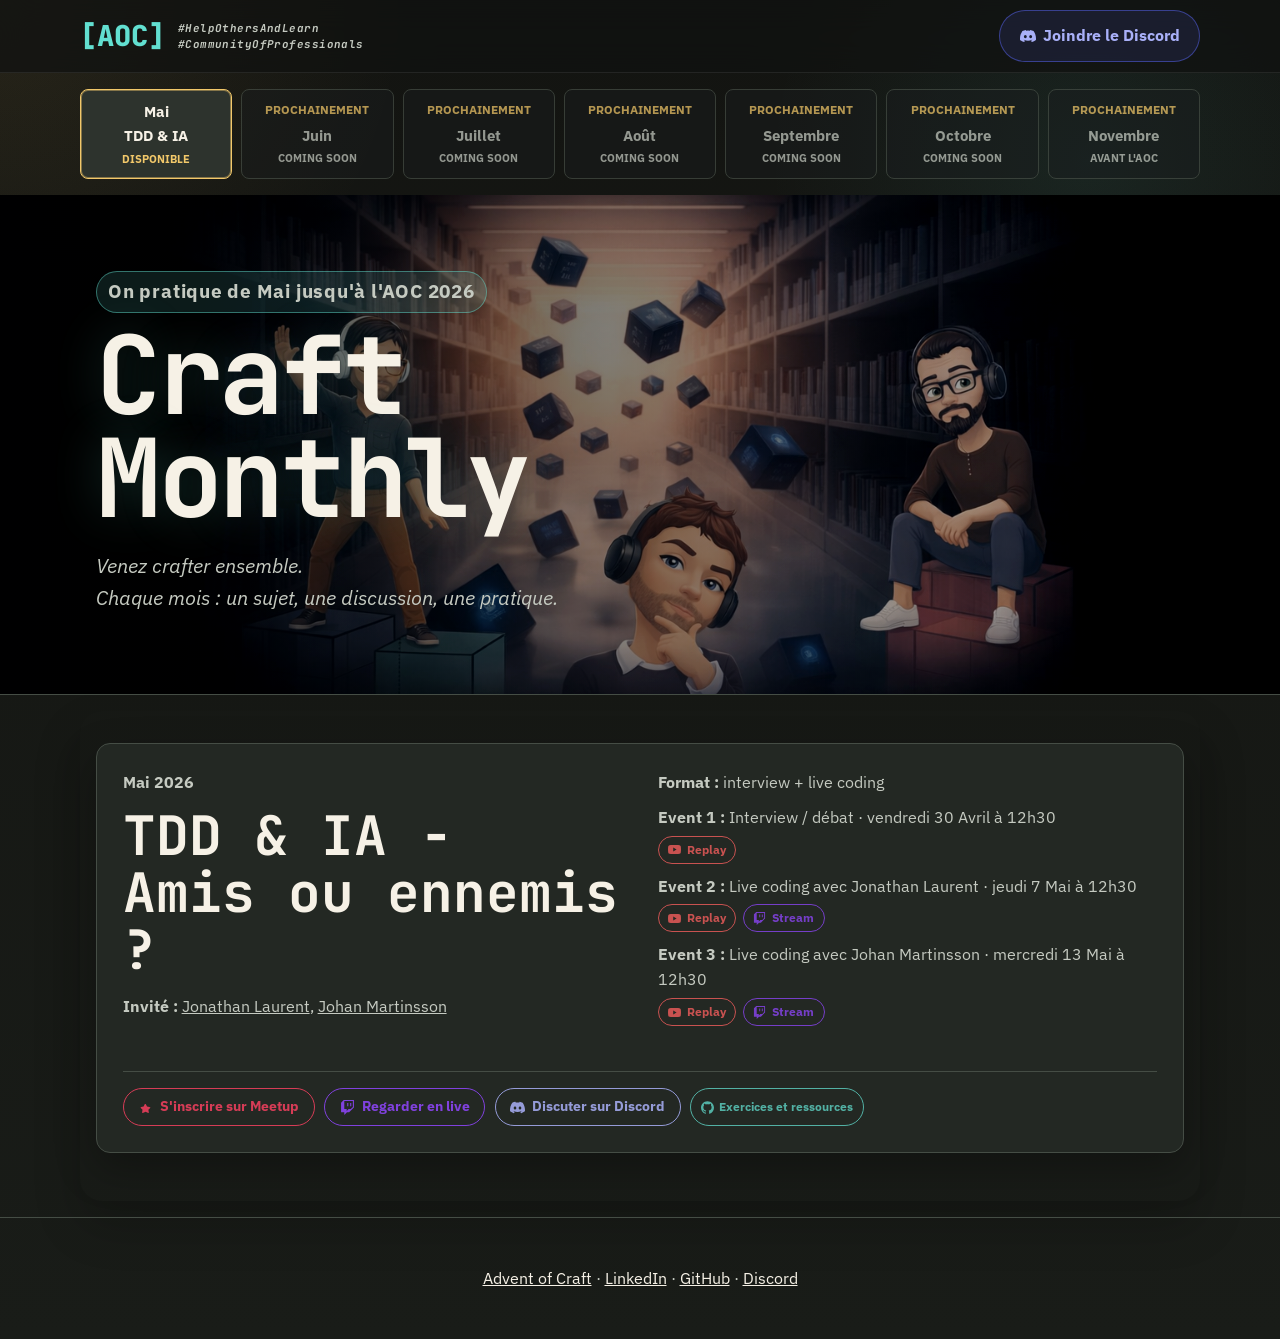
==== commit 1d6375d1: "feat: add linl to replay harness" ====
--- a/docs/craft-monthly/index.html
+++ b/docs/craft-monthly/index.html
@@ -85,23 +85,16 @@
           </div>
           <div class="event-item">
             <p><strong>Event 3 :</strong> Live coding avec Johan Martinsson · mercredi 13 Mai à 12h30</p>
-            <span class="tag soon">À venir</span>
-            <!-- TODO: replace tag with event-actions when live
             <div class="event-actions">
-              <a class="event-action replay" href="#" target="_blank" rel="noopener">
+              <a class="event-action replay" href="https://www.youtube.com/watch?v=_f-xgBM09Fw" target="_blank" rel="noopener">
                 <svg width="13" height="13" viewBox="0 0 24 24" fill="currentColor" aria-hidden="true"><path d="M23.495 6.205a3.007 3.007 0 0 0-2.088-2.088c-1.87-.501-9.396-.501-9.396-.501s-7.507-.01-9.396.501A3.007 3.007 0 0 0 .527 6.205a31.247 31.247 0 0 0-.522 5.805 31.247 31.247 0 0 0 .522 5.783 3.007 3.007 0 0 0 2.088 2.088c1.868.502 9.396.502 9.396.502s7.506 0 9.396-.502a3.007 3.007 0 0 0 2.088-2.088 31.247 31.247 0 0 0 .5-5.783 31.247 31.247 0 0 0-.5-5.805zM9.609 15.601V8.408l6.264 3.602z"/></svg>
                 Replay
               </a>
-              <a class="event-action stream" href="#" target="_blank" rel="noopener">
+              <a class="event-action stream" href="https://www.twitch.tv/adventofcraft" target="_blank" rel="noopener">
                 <svg width="13" height="13" viewBox="0 0 24 24" fill="currentColor" aria-hidden="true"><path d="M11.571 4.714h1.715v5.143H11.57zm4.715 0H18v5.143h-1.714zM6 0L1.714 4.286v15.428h5.143V24l4.286-4.286h3.428L22.286 12V0zm14.571 11.143l-3.428 3.428h-3.429l-3 3v-3H6.857V1.714h13.714z"/></svg>
                 Stream
               </a>
-              <a class="event-action kata" href="#" target="_blank" rel="noopener">
-                <svg width="13" height="13" viewBox="0 0 24 24" fill="currentColor" aria-hidden="true"><path d="M12 .297c-6.63 0-12 5.373-12 12 0 5.303 3.438 9.8 8.205 11.385.6.113.82-.258.82-.577 0-.285-.01-1.04-.015-2.04-3.338.724-4.042-1.61-4.042-1.61C4.422 18.07 3.633 17.7 3.633 17.7c-1.087-.744.084-.729.084-.729 1.205.084 1.838 1.236 1.838 1.236 1.07 1.835 2.809 1.305 3.495.998.108-.776.417-1.305.76-1.605-2.665-.3-5.466-1.332-5.466-5.93 0-1.31.465-2.38 1.235-3.22-.135-.303-.54-1.523.105-3.176 0 0 1.005-.322 3.3 1.23.96-.267 1.98-.399 3-.405 1.02.006 2.04.138 3 .405 2.28-1.552 3.285-1.23 3.285-1.23.645 1.653.24 2.873.12 3.176.765.84 1.23 1.91 1.23 3.22 0 4.61-2.805 5.625-5.475 5.92.42.36.81 1.096.81 2.22 0 1.606-.015 2.896-.015 3.286 0 .315.21.69.825.57C20.565 22.092 24 17.592 24 12.297c0-6.627-5.373-12-12-12"/></svg>
-                Exercice
-              </a>
             </div>
-            -->
           </div>
         </div>
         <div class="episode-ctas">
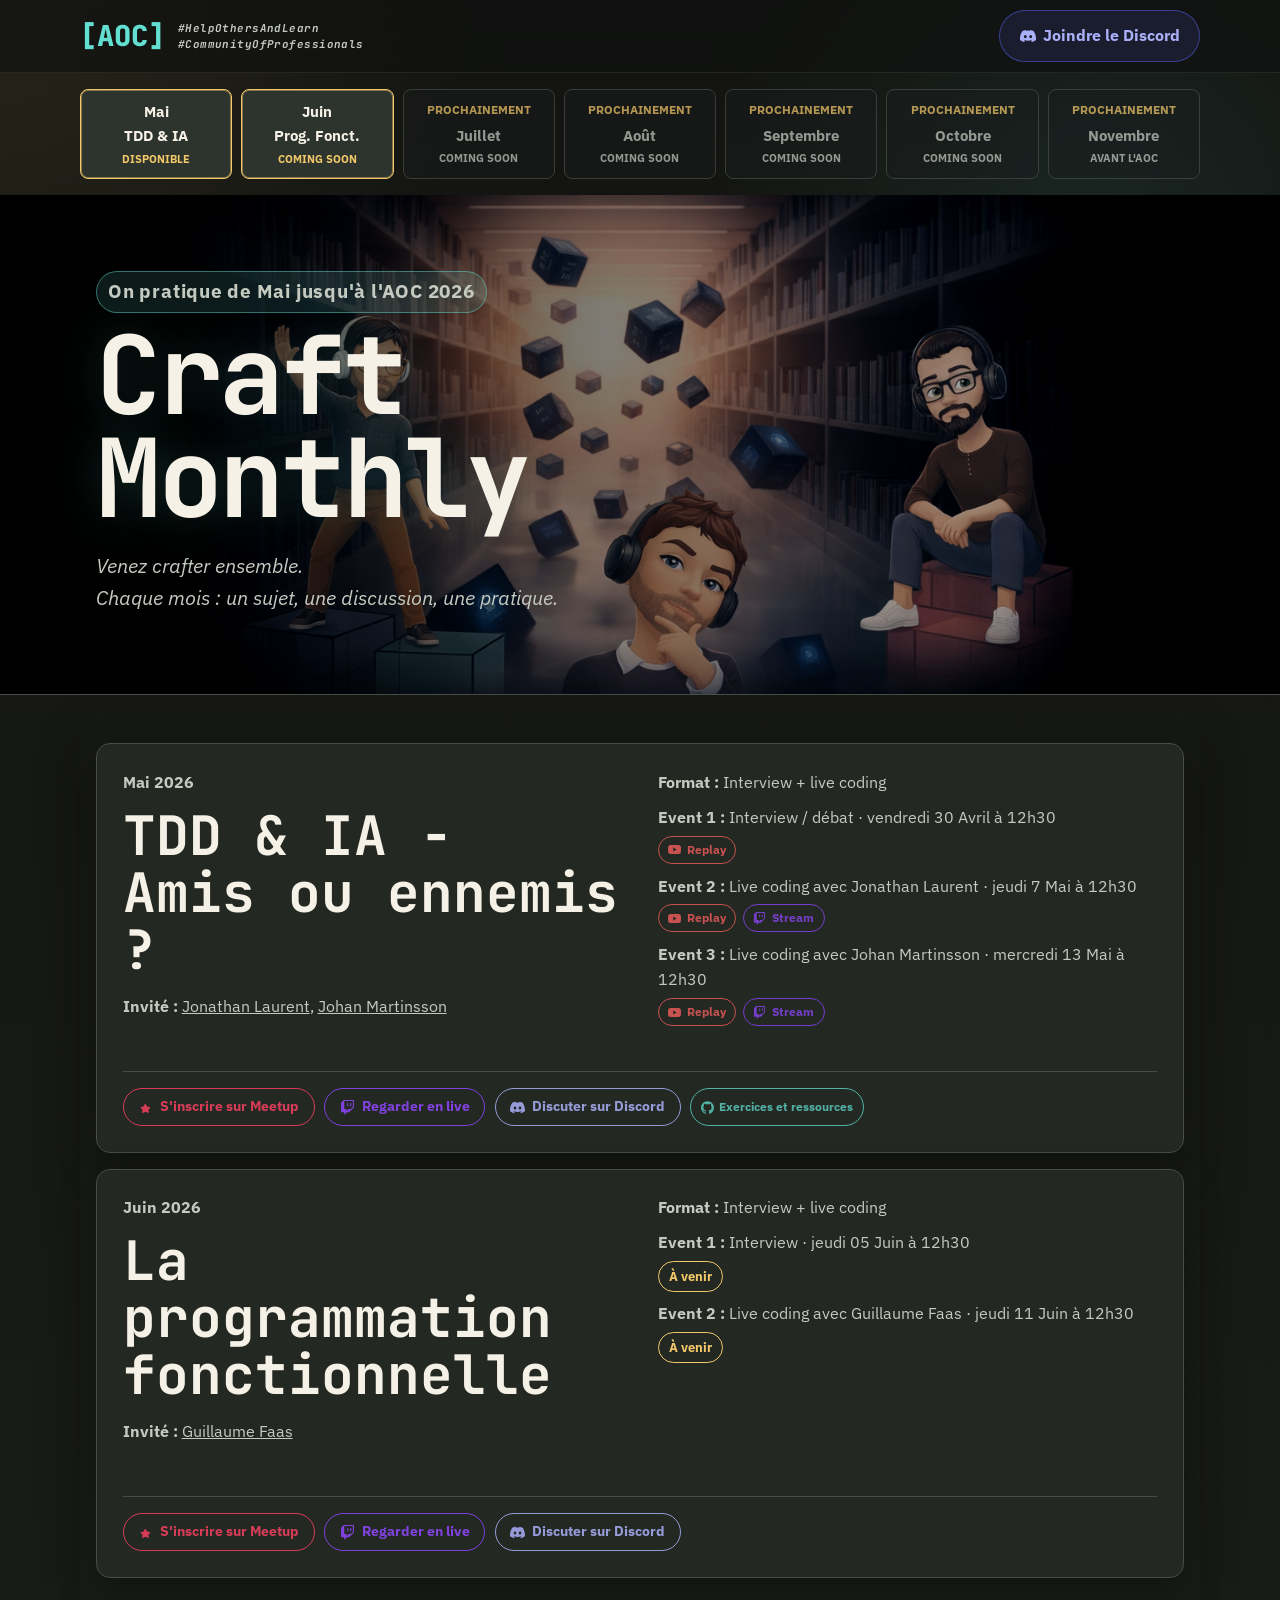
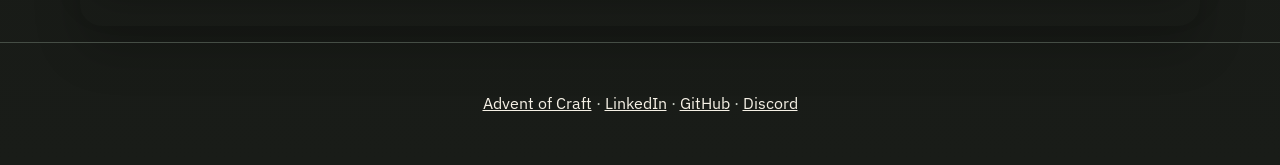
==== commit 40ce6c74: "feat: add june program" ====
--- a/docs/craft-monthly/index.html
+++ b/docs/craft-monthly/index.html
@@ -35,7 +35,7 @@
     <section class="season-strip" aria-label="Timeline Craft Monthly 2026">
       <ol class="timeline">
         <li><a class="timeline-tab active" href="#may-2026" aria-current="true">Mai <br />TDD & IA<span>Disponible</span></a></li>
-        <li><span class="timeline-tab soon" aria-disabled="true">Juin <span>Coming soon</span></span></li>
+        <li><a class="timeline-tab active" href="#juin-2026"  aria-disabled="true">Juin <br />Prog. Fonct.<span>Coming soon</span></a></li>
         <li><span class="timeline-tab soon" aria-disabled="true">Juillet <span>Coming soon</span></span></li>
         <li><span class="timeline-tab soon" aria-disabled="true">Août <span>Coming soon</span></span></li>
         <li><span class="timeline-tab soon" aria-disabled="true">Septembre <span>Coming soon</span></span></li>
@@ -60,7 +60,7 @@
           <p><strong>Invité :</strong> <a href="https://www.linkedin.com/in/jonathan-laurent/">Jonathan Laurent</a>, <a href="https://www.linkedin.com/in/jomartinsson/">Johan Martinsson</a></p>
         </div>
         <div class="episode-details">
-          <p><strong>Format :</strong> interview + live coding</p>
+          <p><strong>Format :</strong> Interview + live coding</p>
           <div class="event-item">
             <p><strong>Event 1 :</strong> Interview / débat · vendredi 30 Avril à 12h30</p>
             <div class="event-actions">
@@ -119,6 +119,61 @@
         </div>
       </article>
 
+      <article class="episode" id="juin-2026">
+        <div>
+          <p class="eyebrow">Juin 2026</p>
+          <h2>La programmation fonctionnelle</h2>
+          <p><strong>Invité :</strong> <a href="https://www.linkedin.com/in/guillaumefaas/">Guillaume Faas</a></p>
+        </div>
+        <div class="episode-details">
+          <p><strong>Format :</strong> Interview + live coding</p>
+          <div class="event-item">
+            <p><strong>Event 1 :</strong> Interview · jeudi 05 Juin à 12h30</p>
+            <span class="tag soon">À venir</span>
+<!--            <div class="event-actions">-->
+<!--              <a class="event-action replay" href="#" target="_blank" rel="noopener"> &lt;!&ndash; TODO: YouTube replay URL &ndash;&gt;-->
+<!--                <svg width="13" height="13" viewBox="0 0 24 24" fill="currentColor" aria-hidden="true"><path d="M23.495 6.205a3.007 3.007 0 0 0-2.088-2.088c-1.87-.501-9.396-.501-9.396-.501s-7.507-.01-9.396.501A3.007 3.007 0 0 0 .527 6.205a31.247 31.247 0 0 0-.522 5.805 31.247 31.247 0 0 0 .522 5.783 3.007 3.007 0 0 0 2.088 2.088c1.868.502 9.396.502 9.396.502s7.506 0 9.396-.502a3.007 3.007 0 0 0 2.088-2.088 31.247 31.247 0 0 0 .5-5.783 31.247 31.247 0 0 0-.5-5.805zM9.609 15.601V8.408l6.264 3.602z"/></svg>-->
+<!--                Replay-->
+<!--              </a>-->
+<!--            </div>-->
+          </div>
+          <div class="event-item">
+            <p><strong>Event 2 :</strong> Live coding avec Guillaume Faas · jeudi 11 Juin à 12h30</p>
+            <span class="tag soon">À venir</span>
+<!--            <div class="event-actions">-->
+<!--              <a class="event-action replay" href="#" target="_blank" rel="noopener"> &lt;!&ndash; TODO: YouTube replay URL &ndash;&gt;-->
+<!--                <svg width="13" height="13" viewBox="0 0 24 24" fill="currentColor" aria-hidden="true"><path d="M23.495 6.205a3.007 3.007 0 0 0-2.088-2.088c-1.87-.501-9.396-.501-9.396-.501s-7.507-.01-9.396.501A3.007 3.007 0 0 0 .527 6.205a31.247 31.247 0 0 0-.522 5.805 31.247 31.247 0 0 0 .522 5.783 3.007 3.007 0 0 0 2.088 2.088c1.868.502 9.396.502 9.396.502s7.506 0 9.396-.502a3.007 3.007 0 0 0 2.088-2.088 31.247 31.247 0 0 0 .5-5.783 31.247 31.247 0 0 0-.5-5.805zM9.609 15.601V8.408l6.264 3.602z"/></svg>-->
+<!--                Replay-->
+<!--              </a>-->
+<!--              <a class="event-action stream" href="https://www.twitch.tv/adventofcraft" target="_blank" rel="noopener">-->
+<!--                <svg width="13" height="13" viewBox="0 0 24 24" fill="currentColor" aria-hidden="true"><path d="M11.571 4.714h1.715v5.143H11.57zm4.715 0H18v5.143h-1.714zM6 0L1.714 4.286v15.428h5.143V24l4.286-4.286h3.428L22.286 12V0zm14.571 11.143l-3.428 3.428h-3.429l-3 3v-3H6.857V1.714h13.714z"/></svg>-->
+<!--                Stream-->
+<!--              </a>-->
+<!--            </div>-->
+          </div>
+        </div>
+        <div class="episode-ctas">
+          <a class="episode-cta meetup" href="https://www.meetup.com/crafts-monthly/" target="_blank" rel="noopener"> <!-- TODO: Meetup group URL -->
+            <svg width="15" height="15" viewBox="0 0 24 24" fill="currentColor" aria-hidden="true"><path d="M19.24 12.11c-.07-.57-.44-.99-.98-1.09l-3.87-.56L12.6 6.93c-.25-.51-.88-.76-1.38-.5-.2.1-.36.26-.46.47L9 10.46l-3.87.56c-.56.08-.95.55-.95 1.11 0 .28.1.55.28.76l2.8 2.73-.67 3.85c-.09.56.22 1.09.76 1.29.16.06.32.09.47.09.3 0 .59-.09.84-.26l3.46-1.82 3.46 1.82c.48.27 1.07.17 1.44-.23.23-.25.33-.59.27-.92l-.67-3.85 2.8-2.73c.37-.37.43-.94.22-1.55z"/></svg>
+            S'inscrire sur Meetup
+          </a>
+          <a class="episode-cta twitch" href="https://www.twitch.tv/adventofcraft" target="_blank" rel="noopener"> <!-- TODO: Twitch channel URL -->
+            <svg width="15" height="15" viewBox="0 0 24 24" fill="currentColor" aria-hidden="true"><path d="M11.571 4.714h1.715v5.143H11.57zm4.715 0H18v5.143h-1.714zM6 0L1.714 4.286v15.428h5.143V24l4.286-4.286h3.428L22.286 12V0zm14.571 11.143l-3.428 3.428h-3.429l-3 3v-3H6.857V1.714h13.714z"/></svg>
+            Regarder en live
+          </a>
+
+          <a class="episode-cta discord" href="https://discord.gg/E5Z9s9UKTS" target="_blank" rel="noopener">
+            <svg width="15" height="15" viewBox="0 0 24 24" fill="currentColor" aria-hidden="true"><path d="M20.317 4.37a19.791 19.791 0 0 0-4.885-1.515.074.074 0 0 0-.079.037c-.21.375-.444.864-.608 1.25a18.27 18.27 0 0 0-5.487 0 12.64 12.64 0 0 0-.617-1.25.077.077 0 0 0-.079-.037A19.736 19.736 0 0 0 3.677 4.37a.07.07 0 0 0-.032.027C.533 9.046-.32 13.58.099 18.057a.082.082 0 0 0 .031.057 19.9 19.9 0 0 0 5.993 3.03.078.078 0 0 0 .084-.028c.462-.63.874-1.295 1.226-1.994a.076.076 0 0 0-.041-.106 13.107 13.107 0 0 1-1.872-.892.077.077 0 0 1-.008-.128 10.2 10.2 0 0 0 .372-.292.074.074 0 0 1 .077-.01c3.928 1.793 8.18 1.793 12.062 0a.074.074 0 0 1 .078.01c.12.098.246.198.373.292a.077.077 0 0 1-.006.127 12.299 12.299 0 0 1-1.873.892.077.077 0 0 0-.041.107c.36.698.772 1.362 1.225 1.993a.076.076 0 0 0 .084.028 19.839 19.839 0 0 0 6.002-3.03.077.077 0 0 0 .032-.054c.5-5.177-.838-9.674-3.549-13.66a.061.061 0 0 0-.031-.03zM8.02 15.33c-1.183 0-2.157-1.085-2.157-2.419 0-1.333.956-2.419 2.157-2.419 1.21 0 2.176 1.096 2.157 2.42 0 1.333-.956 2.418-2.157 2.418zm7.975 0c-1.183 0-2.157-1.085-2.157-2.419 0-1.333.955-2.419 2.157-2.419 1.21 0 2.176 1.096 2.157 2.42 0 1.333-.946 2.418-2.157 2.418z"/></svg>
+            Discuter sur Discord
+          </a>
+
+<!--          <a class="event-action kata" href="https://github.com/advent-of-craft/2026-Craft-Monthly/blob/main/juin-2026/README.md" target="_blank" rel="noopener">-->
+<!--            <svg width="13" height="13" viewBox="0 0 24 24" fill="currentColor" aria-hidden="true"><path d="M12 .297c-6.63 0-12 5.373-12 12 0 5.303 3.438 9.8 8.205 11.385.6.113.82-.258.82-.577 0-.285-.01-1.04-.015-2.04-3.338.724-4.042-1.61-4.042-1.61C4.422 18.07 3.633 17.7 3.633 17.7c-1.087-.744.084-.729.084-.729 1.205.084 1.838 1.236 1.838 1.236 1.07 1.835 2.809 1.305 3.495.998.108-.776.417-1.305.76-1.605-2.665-.3-5.466-1.332-5.466-5.93 0-1.31.465-2.38 1.235-3.22-.135-.303-.54-1.523.105-3.176 0 0 1.005-.322 3.3 1.23.96-.267 1.98-.399 3-.405 1.02.006 2.04.138 3 .405 2.28-1.552 3.285-1.23 3.285-1.23.645 1.653.24 2.873.12 3.176.765.84 1.23 1.91 1.23 3.22 0 4.61-2.805 5.625-5.475 5.92.42.36.81 1.096.81 2.22 0 1.606-.015 2.896-.015 3.286 0 .315.21.69.825.57C20.565 22.092 24 17.592 24 12.297c0-6.627-5.373-12-12-12"/></svg>-->
+<!--            Exercices et ressources-->
+<!--          </a>-->
+        </div>
+      </article>
+
       <!-- ADD NEW MONTH HERE -->
     </section>
   </main>
